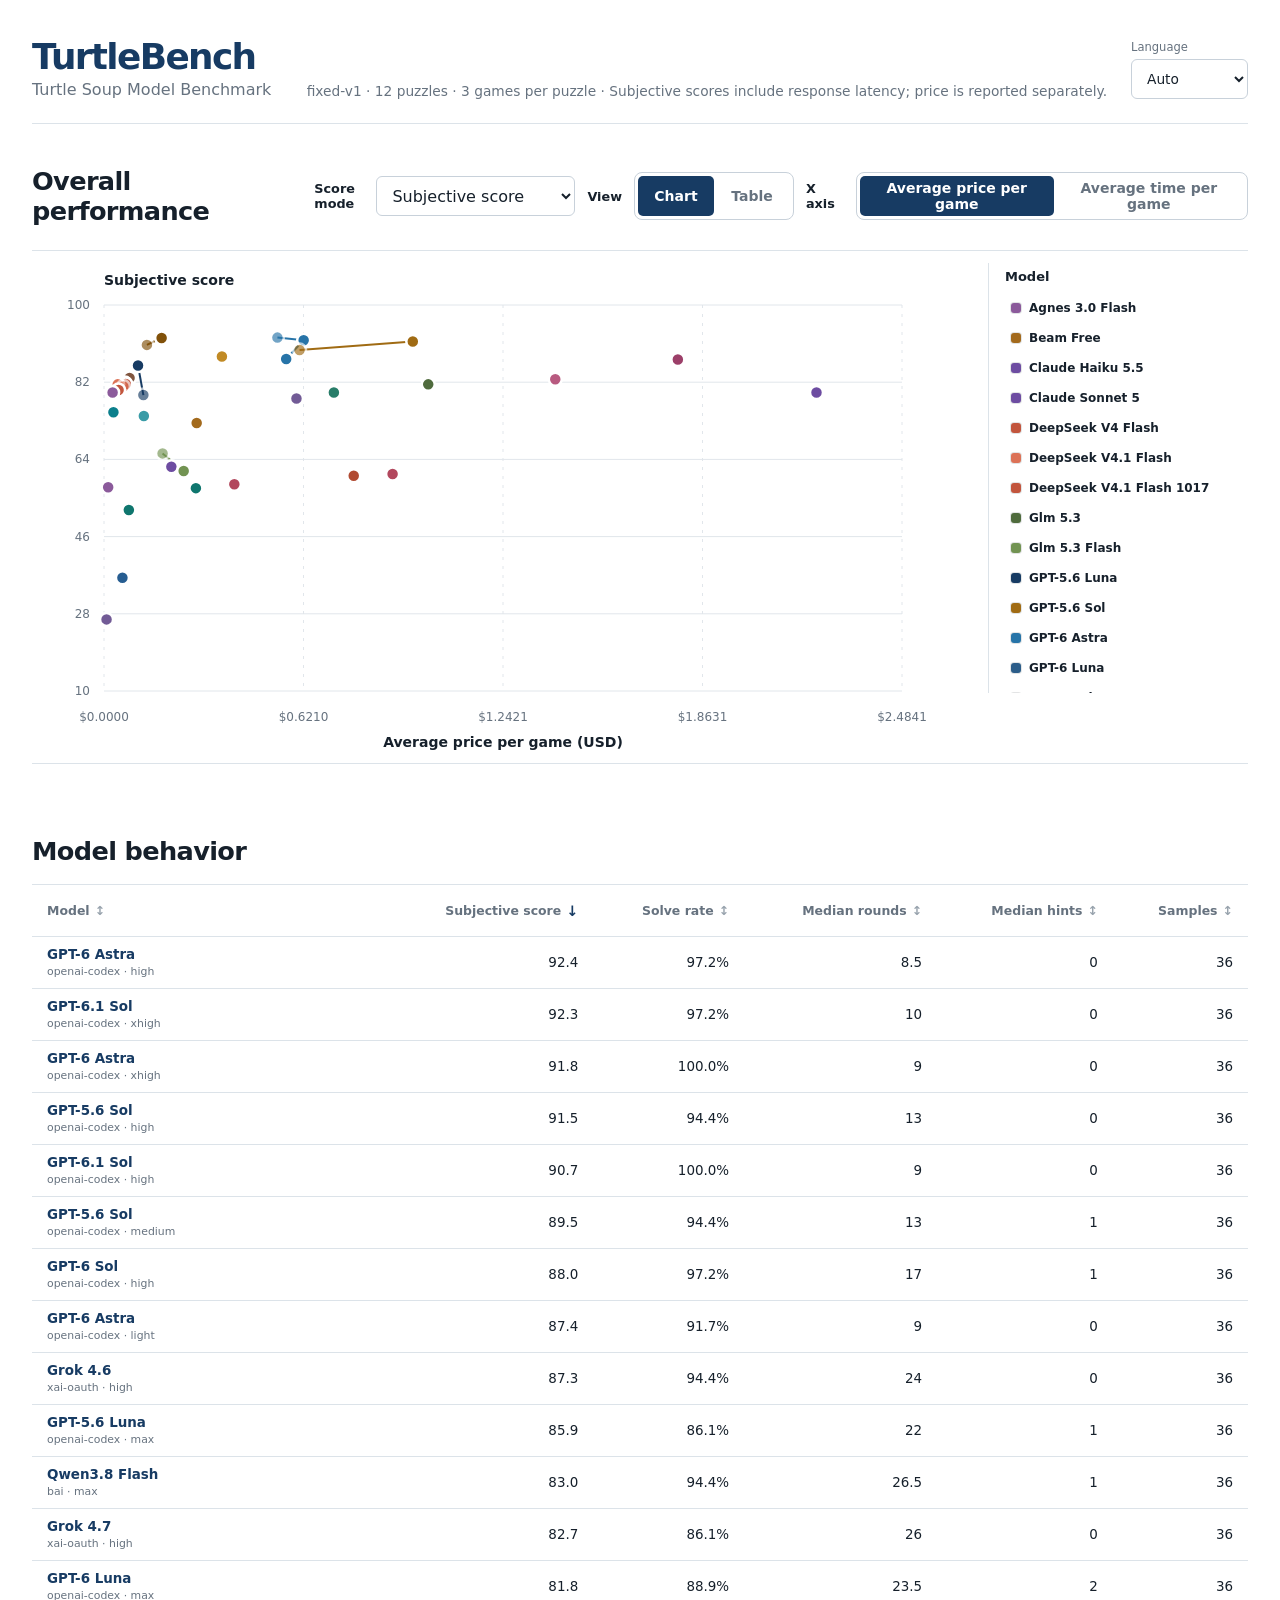
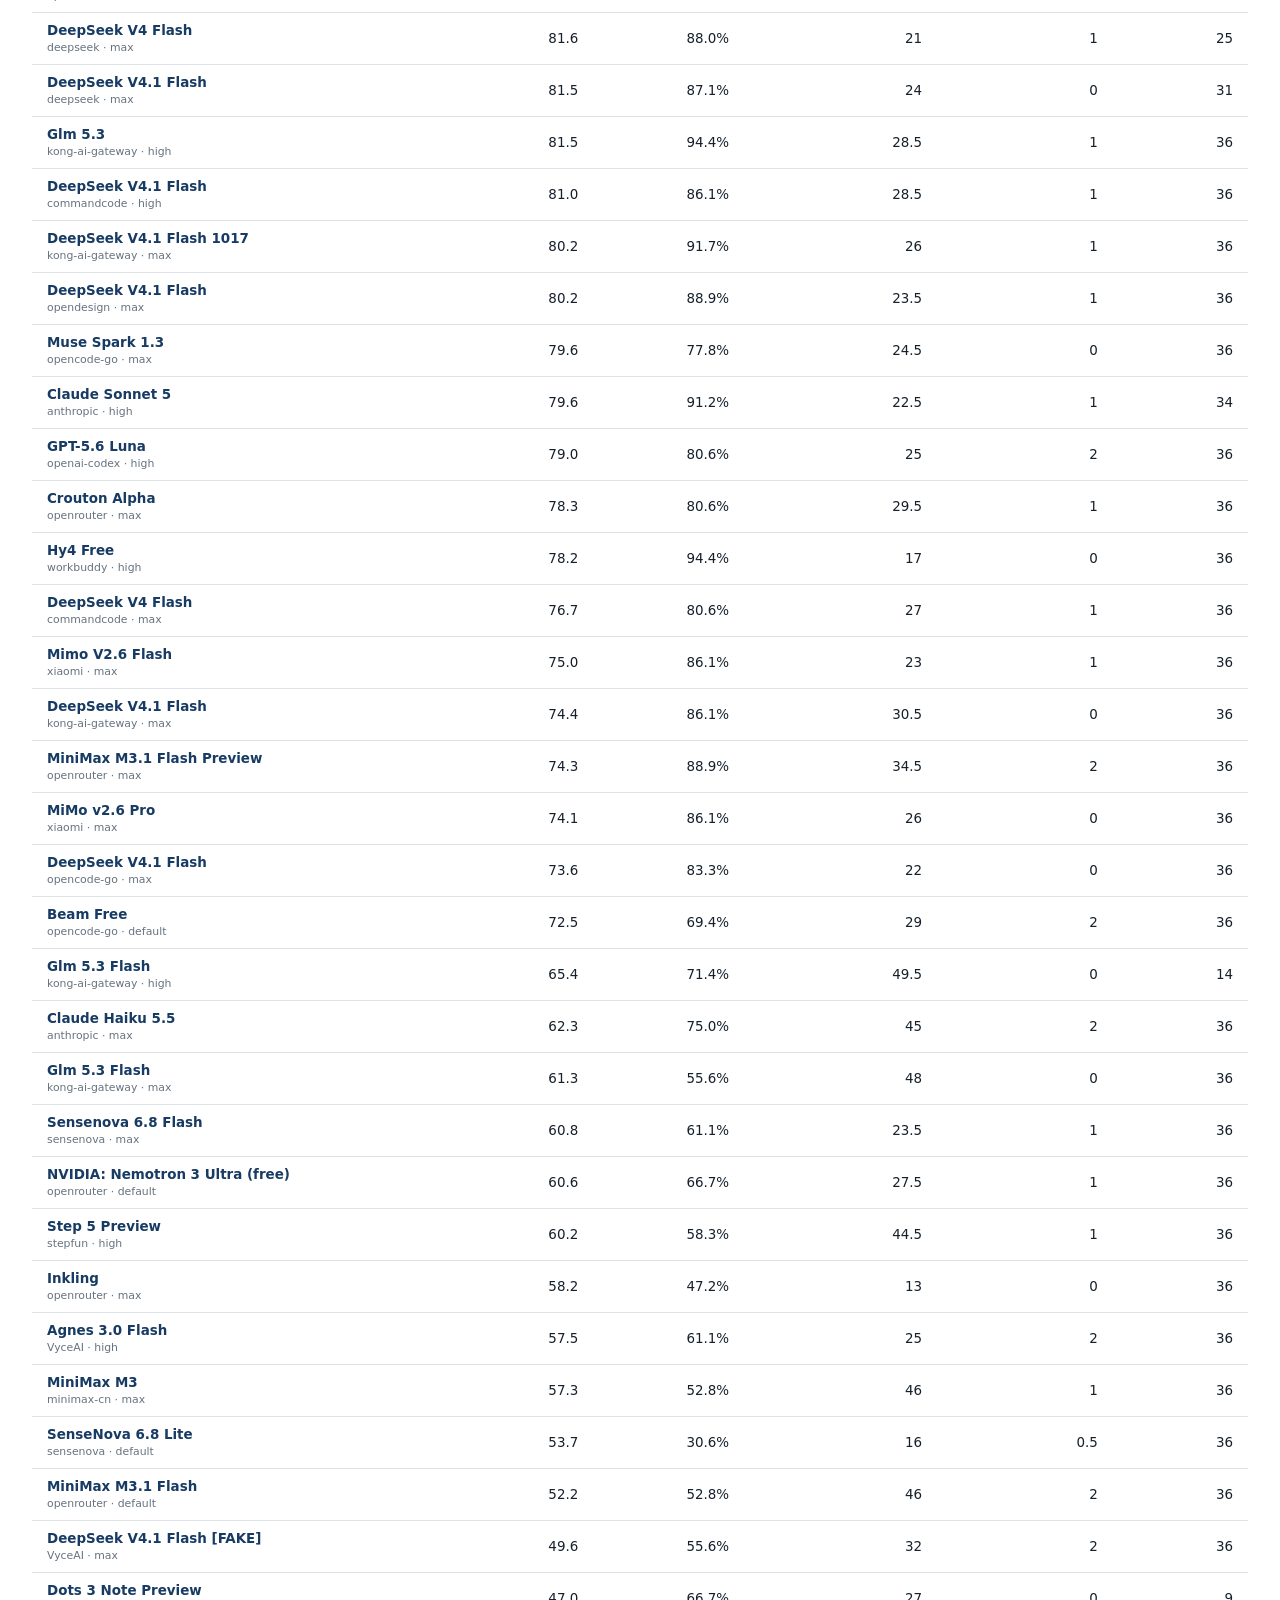
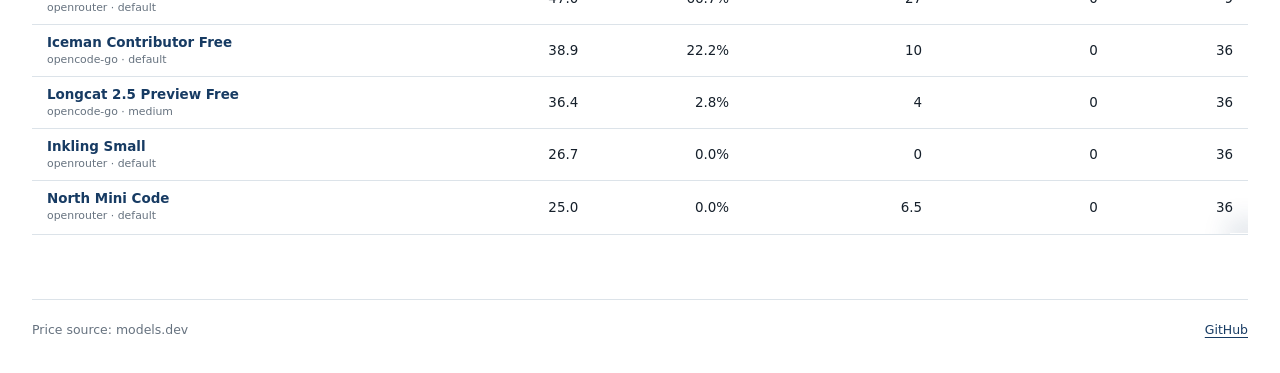
==== index.html @ 4ec20148 "fix(chart): exclude zero-price models from performance plots" ====
<!doctype html>
<html lang="zh-CN">
  <head>
    <meta charset="utf-8">
    <meta name="viewport" content="width=device-width, initial-scale=1">
    <meta name="description" content="TurtleBench 海龟汤模型基准结果">
    <title>TurtleBench · 海龟汤模型基准</title>
    <link rel="stylesheet" href="assets/styles.css?v=2score14">
    <script type="module" src="assets/app.js?v=hide-zero-price-20261107T162728Z"></script>
  </head>
  <body>
    <header class="site-header">
      <div>
        <h1>TurtleBench</h1>
        <p data-i18n="subtitle">海龟汤模型基准</p>
      </div>
      <div class="header-meta">
        <span id="suite-meta" data-i18n="loading">正在读取结果…</span>
        <label id="run-picker" hidden>
          <span data-i18n="resultBatch">结果批次</span>
          <select id="run-select"></select>
        </label>
        <label id="language-picker">
          <span data-i18n="language">语言</span>
          <select id="language-select" data-i18n-aria-label="language">
            <option value="auto" data-i18n="autoLanguage">自动</option>
            <option value="zh" data-i18n="chinese">中文</option>
            <option value="en" data-i18n="english">English</option>
          </select>
        </label>
      </div>
    </header>

    <main>
      <p id="status" class="status" role="status" data-i18n="loading">正在读取结果…</p>

      <section aria-labelledby="performance-title">
        <div class="section-header">
          <h2 id="performance-title" data-i18n="performance">综合表现</h2>
          <div class="section-controls">
            <label class="control-group" id="score-picker">
              <span data-i18n="scoreMode">评分模式</span>
              <select id="score-select" data-i18n-aria-label="scoreMode">
                <option value="formula" data-i18n="formulaScore">公式得分</option>
                <option value="subjective" selected data-i18n="subjectiveScore">主观评价分</option>
              </select>
            </label>
            <div class="control-group">
              <span data-i18n="view">视图</span>
              <div class="segmented" data-i18n-aria-label="viewModes">
                <button type="button" class="selected" data-view data-value="chart" aria-pressed="true" data-i18n="chart">图表</button>
                <button type="button" data-view data-value="table" aria-pressed="false" data-i18n="table">表格</button>
              </div>
            </div>
            <div id="axis-control" class="control-group">
              <span data-i18n="xAxis">X 轴</span>
              <div class="segmented compact" data-i18n-aria-label="xAxis">
                <button type="button" class="selected" data-axis data-value="price" aria-pressed="true" data-i18n="averagePrice">每局平均价格</button>
                <button type="button" data-axis data-value="time" aria-pressed="false" data-i18n="averageTime">每局平均耗时</button>
              </div>
            </div>
          </div>
        </div>

        <div id="chart-view">
          <div id="chart" class="chart-frame"></div>
        </div>

        <div id="table-view" hidden>
          <div class="table-scroll">
            <table id="resource-table">
              <thead><tr></tr></thead>
              <tbody></tbody>
            </table>
          </div>
        </div>
      </section>

      <section class="behavior-section" aria-labelledby="behavior-title">
        <div class="section-header">
          <h2 id="behavior-title" data-i18n="behavior">模型行为</h2>
        </div>
        <div class="table-scroll">
          <table id="behavior-table">
            <thead><tr></tr></thead>
            <tbody></tbody>
          </table>
        </div>
      </section>
    </main>

    <footer>
      <span data-i18n="priceSource">价格来源：models.dev 定价</span>
      <a href="https://github.com/fffonion/TurtleBench">GitHub</a>
    </footer>
  </body>
</html>
---- assets/styles.css ----
:root {
  color-scheme: light;
  --canvas: #ffffff;
  --text: #16202b;
  --muted: #66727f;
  --border: #dce3e9;
  --border-strong: #c8d1da;
  --accent: #173b63;
  --accent-hover: #0f2d4e;
  --focus: #2b78c5;
  --error: #a63b2c;
  --row-hover: #f7f9fb;
  --legend-active: #eef4fb;
  --sticky: #ffffff;
  --radius: 8px;
  --max-width: 1420px;
  font-family: Inter, "Noto Sans CJK SC", "Microsoft YaHei", ui-sans-serif, system-ui, -apple-system, BlinkMacSystemFont, "Segoe UI", sans-serif;
  font-synthesis: none;
}

* {
  box-sizing: border-box;
}

html {
  background: var(--canvas);
  color: var(--text);
}

body {
  margin: 0;
  min-width: 320px;
  background: var(--canvas);
}

button,
select {
  font: inherit;
}

button:focus-visible,
select:focus-visible,
a:focus-visible {
  outline: 3px solid color-mix(in srgb, var(--focus) 35%, transparent);
  outline-offset: 2px;
}

.site-header,
main,
footer {
  width: min(100% - 64px, var(--max-width));
  margin-inline: auto;
}

.site-header {
  display: flex;
  align-items: flex-end;
  justify-content: space-between;
  min-height: 124px;
  padding: 34px 0 24px;
  border-bottom: 1px solid var(--border);
}

h1,
h2,
p {
  margin-top: 0;
}

h1 {
  margin-bottom: 5px;
  color: var(--accent);
  font-size: clamp(1.75rem, 2.8vw, 2.35rem);
  line-height: 1;
  letter-spacing: -0.045em;
}

.site-header p {
  margin-bottom: 0;
  color: var(--muted);
}

.header-meta {
  display: flex;
  align-items: flex-end;
  flex-wrap: wrap;
  gap: 24px;
  color: var(--muted);
  font-size: 0.86rem;
}

#run-picker {
  display: grid;
  gap: 5px;
}

#run-picker[hidden] {
  display: none;
}

#run-picker span {
  font-size: 0.72rem;
}

#language-picker {
  display: grid;
  gap: 5px;
}

#language-picker span {
  font-size: 0.72rem;
}

select {
  min-height: 40px;
  padding: 0 34px 0 11px;
  border: 1px solid var(--border-strong);
  border-radius: 6px;
  background: white;
  color: var(--text);
}

main {
  padding: 42px 0 64px;
}

section + section {
  margin-top: 72px;
}

.section-header {
  display: flex;
  align-items: center;
  justify-content: space-between;
  gap: 24px;
  margin-bottom: 24px;
}

h2 {
  margin-bottom: 0;
  font-size: clamp(1.25rem, 2vw, 1.65rem);
  letter-spacing: -0.025em;
}

.section-controls,
.control-group {
  display: flex;
  align-items: center;
  gap: 12px;
}

.control-group > span {
  color: var(--text);
  font-size: 0.8rem;
  font-weight: 700;
}

.segmented {
  display: inline-flex;
  padding: 3px;
  border: 1px solid var(--border-strong);
  border-radius: var(--radius);
  background: white;
}

.segmented button {
  min-width: 76px;
  min-height: 40px;
  padding: 0 16px;
  border: 0;
  border-radius: 5px;
  background: transparent;
  color: var(--muted);
  font-size: 0.875rem;
  font-weight: 650;
  cursor: pointer;
}

.segmented.compact button {
  min-width: 82px;
}

.segmented button:hover {
  color: var(--accent);
}

.segmented button.selected {
  background: var(--accent);
  color: white;
}

.status,
.empty-state {
  min-height: 140px;
  display: grid;
  place-items: center;
  color: var(--muted);
  text-align: center;
}

.status[hidden] {
  display: none;
}

.status.error {
  color: var(--error);
}

.chart-frame {
  position: relative;
  min-height: 460px;
  border-top: 1px solid var(--border);
  border-bottom: 1px solid var(--border);
  padding: 12px 0 0;
}

.chart-layout {
  display: grid;
  grid-template-columns: minmax(0, 900px) minmax(220px, 260px);
  gap: 16px;
  align-items: start;
  justify-content: space-between;
}

.chart-plot {
  min-width: 0;
}

.score-chart {
  display: block;
  width: 100%;
  height: auto;
  overflow: visible;
}

.grid-line {
  stroke: #e1e6eb;
  stroke-width: 1;
}

.grid-line.vertical {
  stroke-dasharray: 3 6;
}

.axis-tick,
.axis-title {
  font-family: inherit;
}

.axis-tick {
  fill: var(--muted);
  font-size: 12px;
}

.axis-title {
  fill: var(--text);
  font-size: 14px;
  font-weight: 700;
}

.series-line {
  fill: none;
  stroke-width: 2;
  opacity: 1;
  transition: stroke-width 140ms ease;
}

.series-line.is-active {
  stroke-width: 3.5;
}

.chart-point {
  cursor: pointer;
  stroke: white;
  stroke-width: 2.5;
  transition: stroke-width 140ms ease, filter 140ms ease;
}

.chart-point.is-active {
  stroke-width: 3.5;
  filter: drop-shadow(0 1px 2px rgba(23, 59, 99, 0.26));
}

.chart-legend {
  height: 430px;
  max-height: 430px;
  min-width: 0;
  overflow-y: auto;
  padding: 4px 8px 4px 14px;
  border-left: 1px solid var(--border);
  scrollbar-gutter: stable;
}

.chart-legend-title {
  position: sticky;
  top: 0;
  z-index: 1;
  margin: 0;
  padding: 2px 6px 9px 2px;
  background: var(--canvas);
  color: var(--text);
  font-size: 13px;
  font-weight: 700;
}

.chart-legend-item {
  display: flex;
  align-items: center;
  gap: 8px;
  width: 100%;
  min-height: 30px;
  margin: 0;
  padding: 6px 8px;
  border: 0;
  border-radius: 6px;
  background: transparent;
  color: var(--text);
  text-align: left;
  cursor: pointer;
}

.chart-legend-item:hover,
.chart-legend-item:focus-visible,
.chart-legend-item.is-active {
  background: var(--legend-active);
}

.chart-legend-swatch {
  flex: 0 0 10px;
  width: 10px;
  height: 10px;
  border-radius: 3px;
  box-shadow: 0 0 0 1px rgba(22, 32, 43, 0.12);
}

.chart-legend-label {
  min-width: 0;
  overflow: hidden;
  color: var(--text);
  text-overflow: ellipsis;
  white-space: nowrap;
  font-size: 0.75rem;
  font-weight: 550;
}

.chart-tooltip {
  position: absolute;
  top: 0;
  left: 0;
  right: auto;
  z-index: 5;
  display: grid;
  gap: 4px;
  min-width: 190px;
  max-width: min(280px, calc(100% - 36px));
  padding: 11px 13px;
  border: 1px solid var(--border);
  border-radius: 8px;
  background: rgba(255, 255, 255, 0.97);
  box-shadow: 0 8px 24px rgba(23, 59, 99, 0.14);
  color: var(--text);
  font-size: 0.76rem;
  line-height: 1.35;
  pointer-events: none;
}

.chart-tooltip strong {
  margin-bottom: 2px;
  color: var(--accent);
  font-size: 0.82rem;
}

.table-scroll {
  position: relative;
  max-width: 100%;
  overflow-x: auto;
  overscroll-behavior-inline: contain;
  scroll-padding-inline-start: 190px;
  border-top: 1px solid var(--border);
  border-bottom: 1px solid var(--border);
}

.table-scroll::after {
  content: "";
  position: sticky;
  right: 0;
  display: block;
  width: 18px;
  height: 1px;
  margin-left: auto;
  box-shadow: 10px 0 24px 14px rgba(23, 59, 99, 0.12);
  pointer-events: none;
}

table {
  width: 100%;
  min-width: 1050px;
  border-collapse: separate;
  border-spacing: 0;
  font-variant-numeric: tabular-nums;
}

#behavior-table {
  min-width: 780px;
}

th,
td {
  height: 52px;
  padding: 0 15px;
  border-bottom: 1px solid var(--border);
  white-space: nowrap;
  text-align: right;
  font-size: 0.84rem;
}

th {
  position: sticky;
  top: 0;
  z-index: 2;
  padding: 0;
  background: var(--sticky);
  color: var(--muted);
  font-weight: 650;
}

th:first-child,
td:first-child {
  text-align: left;
}

tr:last-child td {
  border-bottom: 0;
}

tbody tr:hover td {
  background: var(--row-hover);
}

.sort-button {
  display: flex;
  align-items: center;
  justify-content: flex-end;
  gap: 5px;
  width: 100%;
  min-height: 48px;
  padding: 0 15px;
  border: 0;
  background: transparent;
  color: inherit;
  font-size: 0.78rem;
  font-weight: 700;
  cursor: pointer;
}

th:first-child .sort-button {
  justify-content: flex-start;
}

.sort-button:hover {
  color: var(--accent);
}

.sort-mark {
  color: var(--accent);
  font-size: 0.9rem;
}

.sort-mark.inactive {
  color: #98a3ad;
  font-size: 0.78rem;
}

.sticky-cell,
th:first-child {
  position: sticky;
  left: 0;
  z-index: 3;
  background: var(--sticky);
}

th:first-child {
  z-index: 4;
}

.model-cell {
  min-width: 160px;
  color: var(--accent);
  font-weight: 650;
}

.model-primary,
.provider-subtitle {
  display: block;
  white-space: nowrap;
}

.provider-subtitle {
  margin-top: 3px;
  color: var(--muted);
  font-size: 0.68rem;
  font-weight: 500;
  line-height: 1.2;
}

.effort-cell {
  color: var(--muted);
  font-family: ui-monospace, SFMono-Regular, Menlo, Consolas, monospace;
  font-size: 0.8rem;
}

.price-detail {
  display: block;
  margin-top: 3px;
  color: var(--muted);
  font-size: 0.66rem;
  font-weight: 450;
}

.behavior-section .section-header {
  align-items: flex-end;
  margin-bottom: 18px;
}

footer {
  display: flex;
  justify-content: space-between;
  padding: 22px 0 36px;
  border-top: 1px solid var(--border);
  color: var(--muted);
  font-size: 0.78rem;
}

footer a {
  color: var(--accent);
  text-underline-offset: 3px;
}

[hidden] {
  display: none !important;
}

@media (max-width: 760px) {
  .site-header,
  main,
  footer {
    width: min(100% - 32px, var(--max-width));
  }

  .site-header {
    align-items: flex-start;
    flex-direction: column;
    gap: 12px;
    min-height: 0;
    padding: 24px 0 18px;
  }

  .header-meta {
    align-items: flex-start;
    max-width: 100%;
    text-align: left;
  }

  main {
    padding: 30px 0 48px;
  }

  section + section {
    margin-top: 54px;
  }

  .section-header,
  .section-controls {
    align-items: stretch;
    flex-direction: column;
  }

  .section-header {
    gap: 18px;
  }

  .section-controls,
  .control-group {
    width: 100%;
  }

  .control-group {
    justify-content: space-between;
  }

  .segmented {
    display: flex;
    width: 100%;
  }

  .segmented button {
    flex: 1;
    min-height: 44px;
  }

  .control-group .segmented {
    width: auto;
    flex: 1;
  }

  .chart-frame {
    min-height: 360px;
    margin-inline: -8px;
    overflow-x: auto;
  }

  .chart-layout {
    grid-template-columns: 700px 240px;
    min-width: 956px;
  }

  .score-chart {
    width: 700px;
  }

  .chart-legend {
    height: 360px;
    max-height: 360px;
  }

  .table-scroll {
    margin-inline: -16px;
    padding-left: 16px;
  }

  th,
  td {
    height: 48px;
    padding-inline: 12px;
    font-size: 0.8rem;
  }

  .sort-button {
    min-height: 48px;
    padding-inline: 12px;
  }

  .sticky-cell,
  th:first-child {
    box-shadow: 8px 0 12px -12px var(--accent), 1px 0 0 var(--border);
  }

  .model-cell,
  th:first-child {
    width: 1%;
    min-width: 0;
    max-width: none;
  }

  .model-cell {
    line-height: 1.25;
  }

  footer {
    padding-bottom: 28px;
  }
}

@media (prefers-reduced-motion: no-preference) {
  button {
    transition: background-color 120ms ease, color 120ms ease;
  }
}
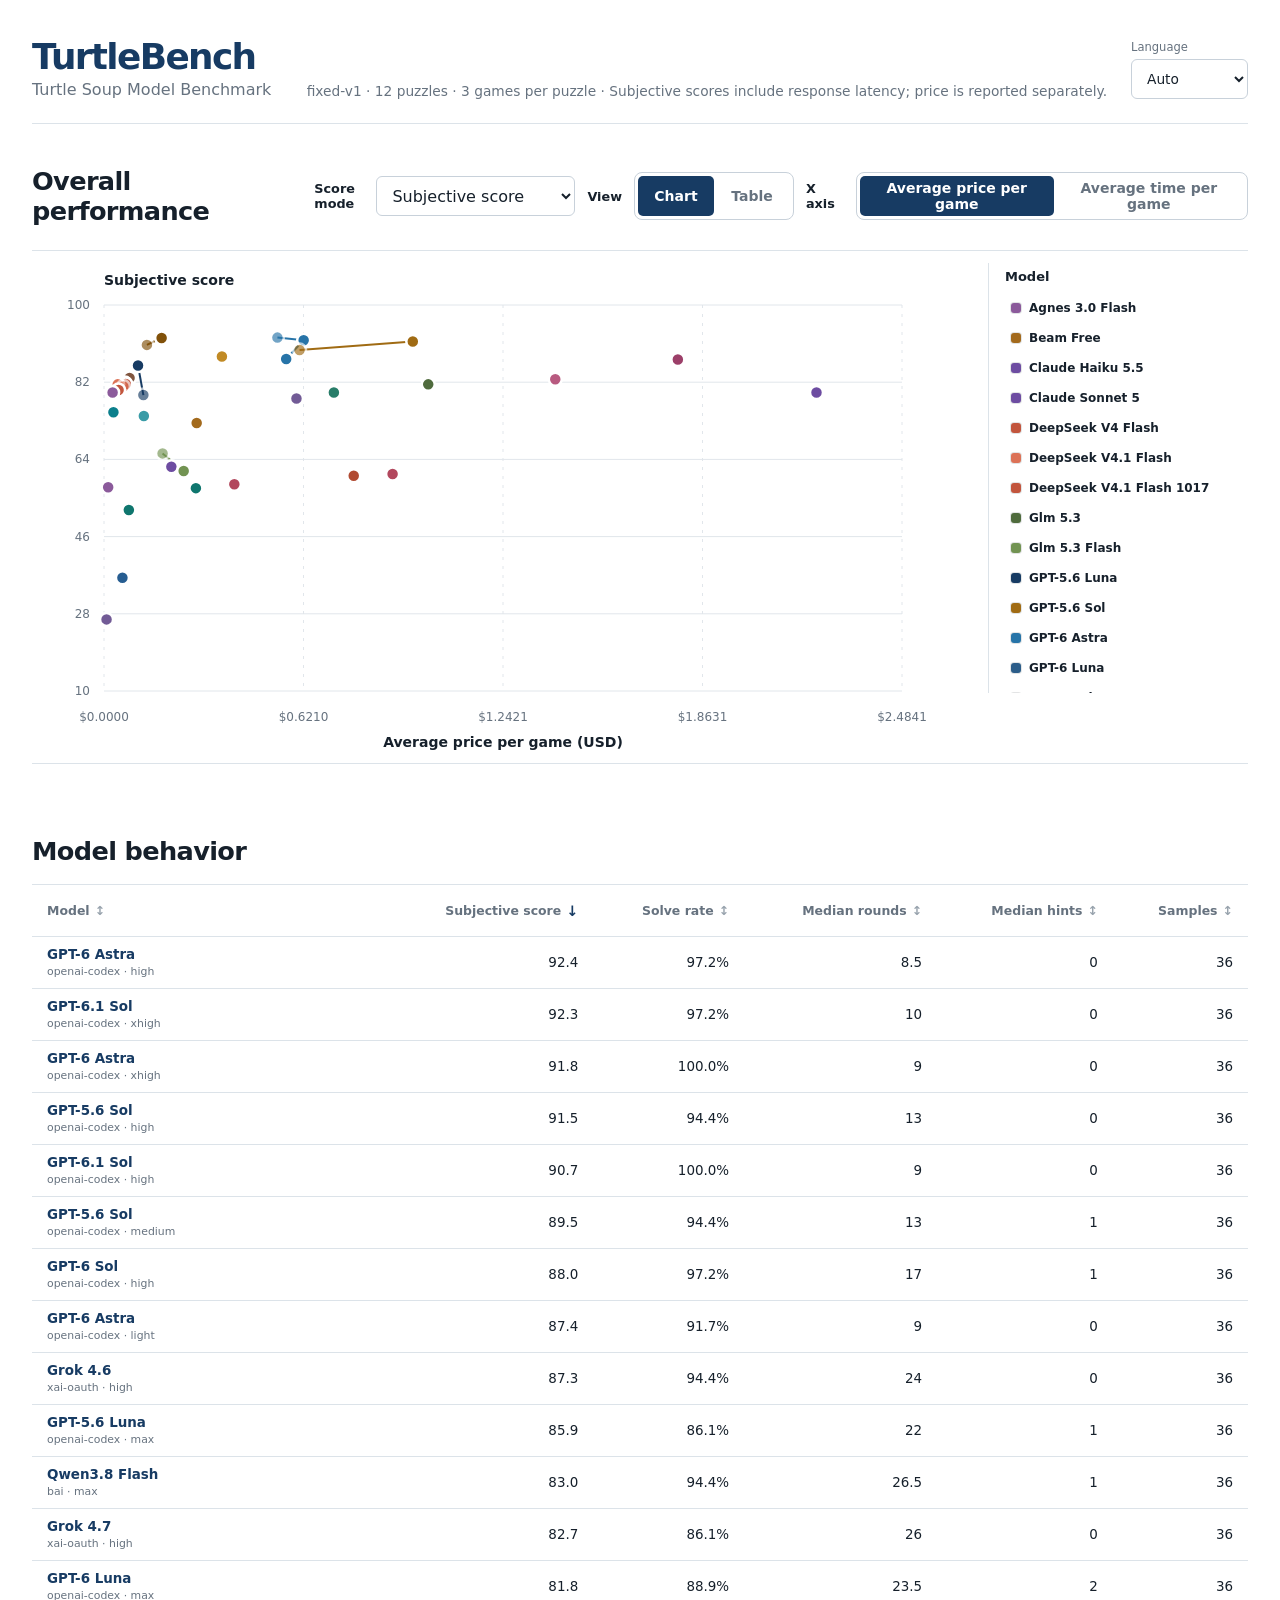
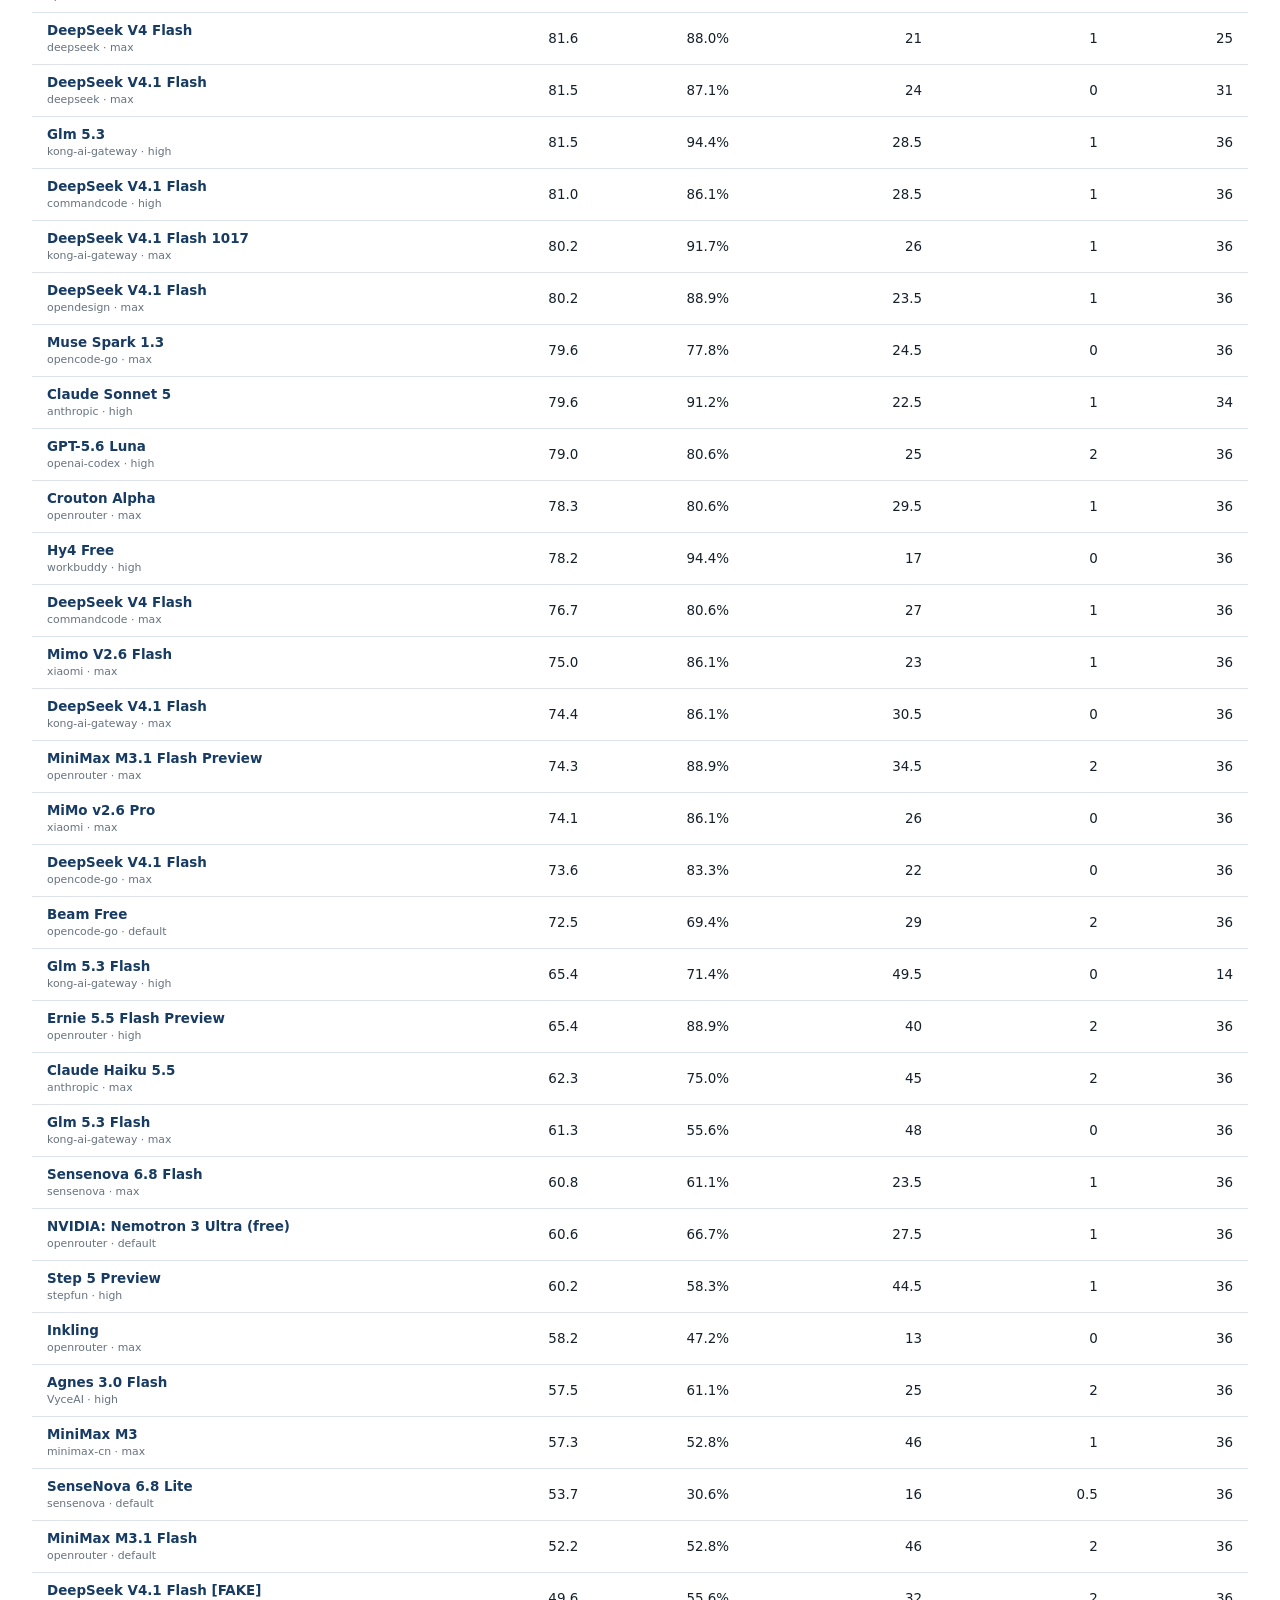
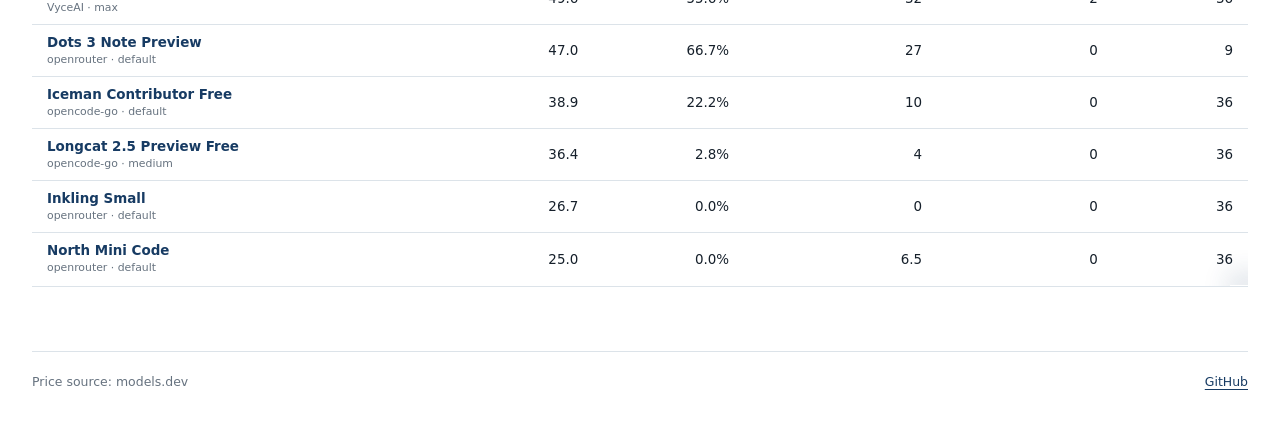
==== commit 5300b508: "Publish ERNIE 5.5 Flash Preview benchmark results" ====
--- a/index.html
+++ b/index.html
@@ -6,7 +6,7 @@
     <meta name="description" content="TurtleBench 海龟汤模型基准结果">
     <title>TurtleBench · 海龟汤模型基准</title>
     <link rel="stylesheet" href="assets/styles.css?v=2score14">
-    <script type="module" src="assets/app.js?v=hide-zero-price-20261107T162728Z"></script>
+    <script type="module" src="assets/app.js?v=ernie-20261113T081424Z"></script>
   </head>
   <body>
     <header class="site-header">
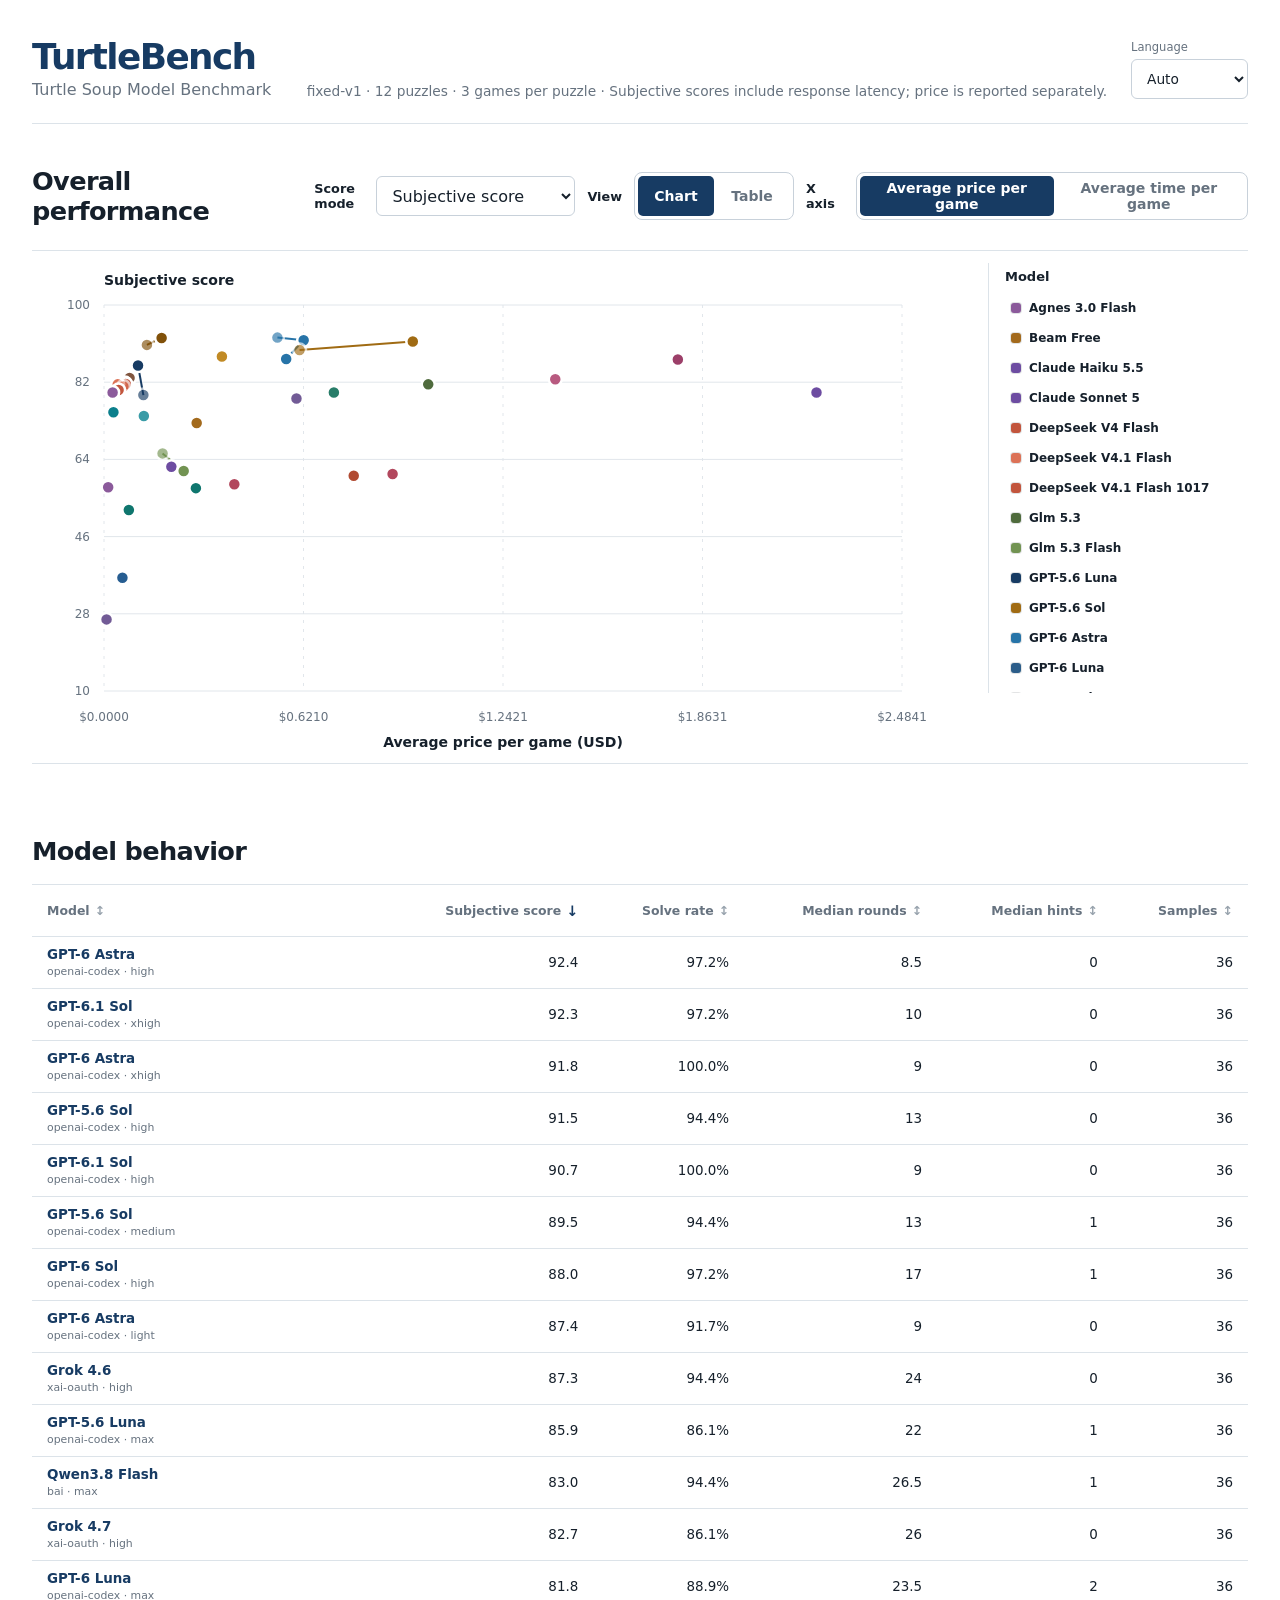
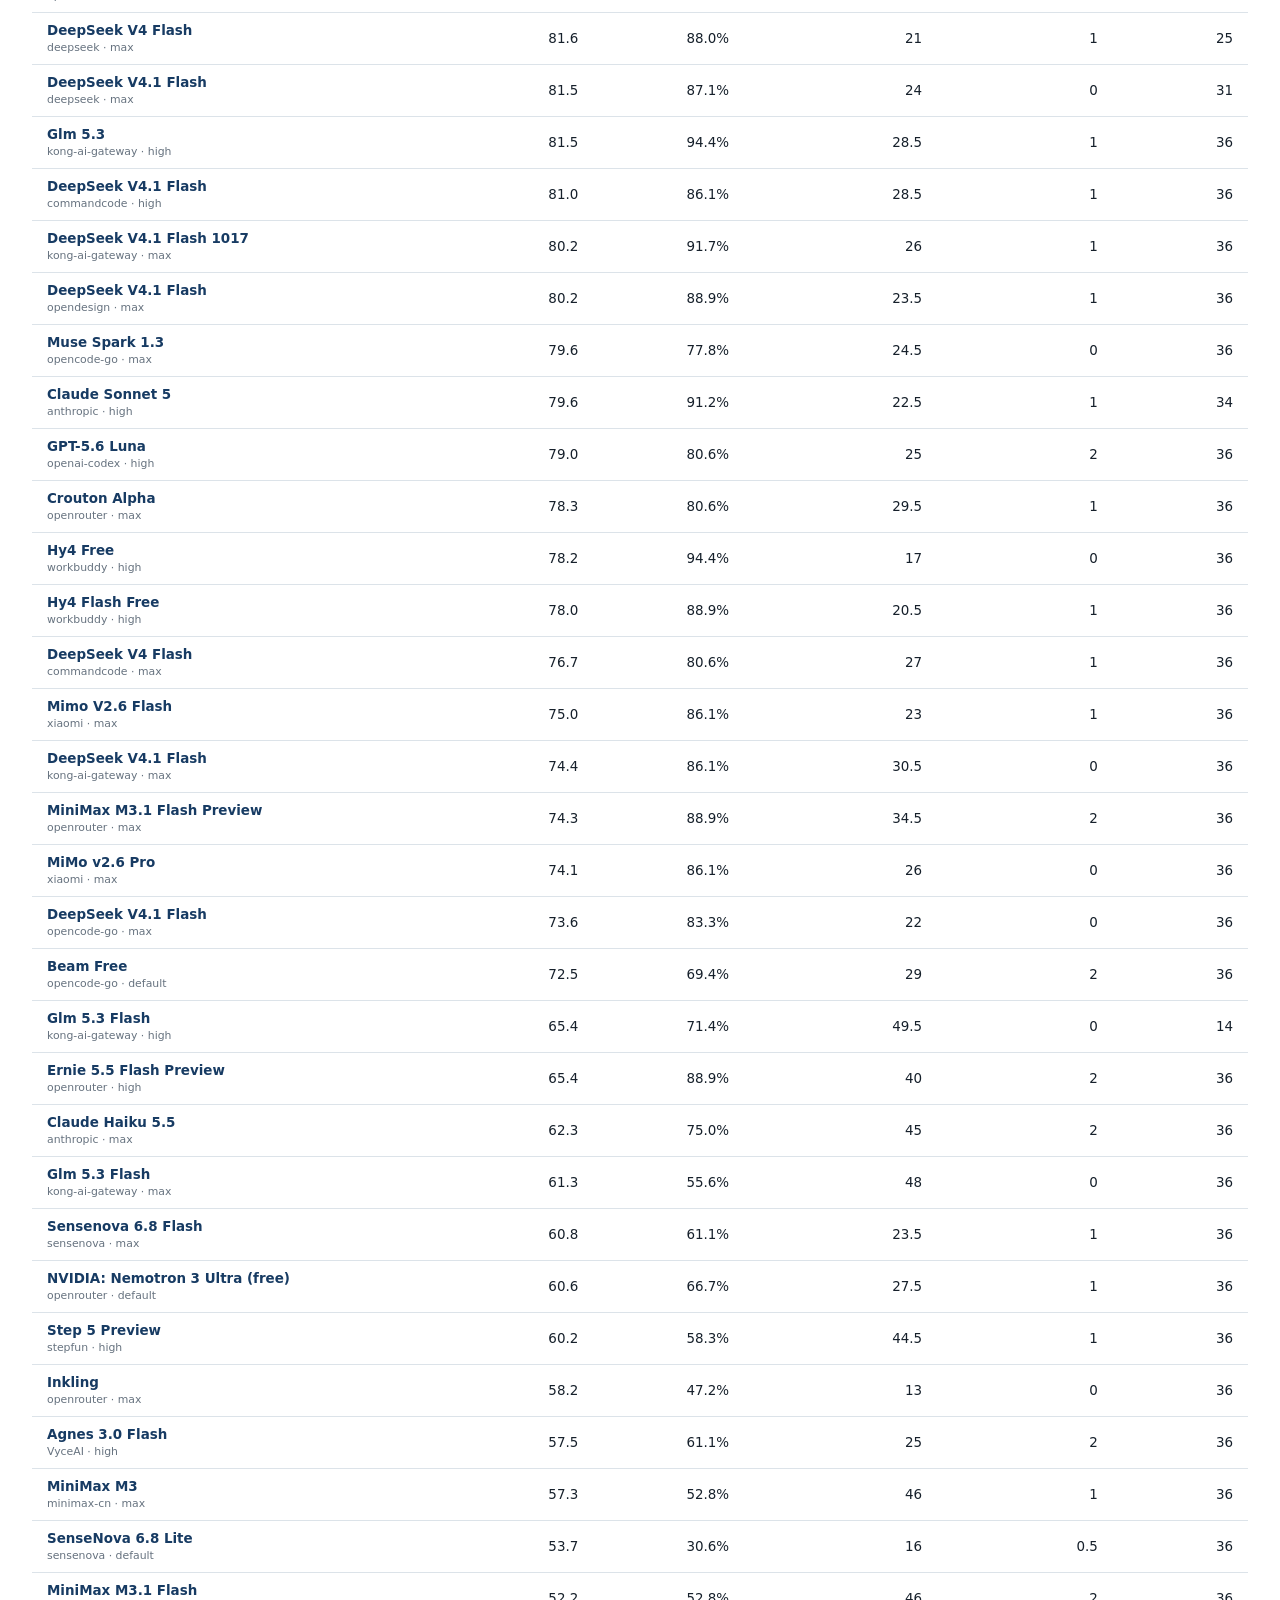
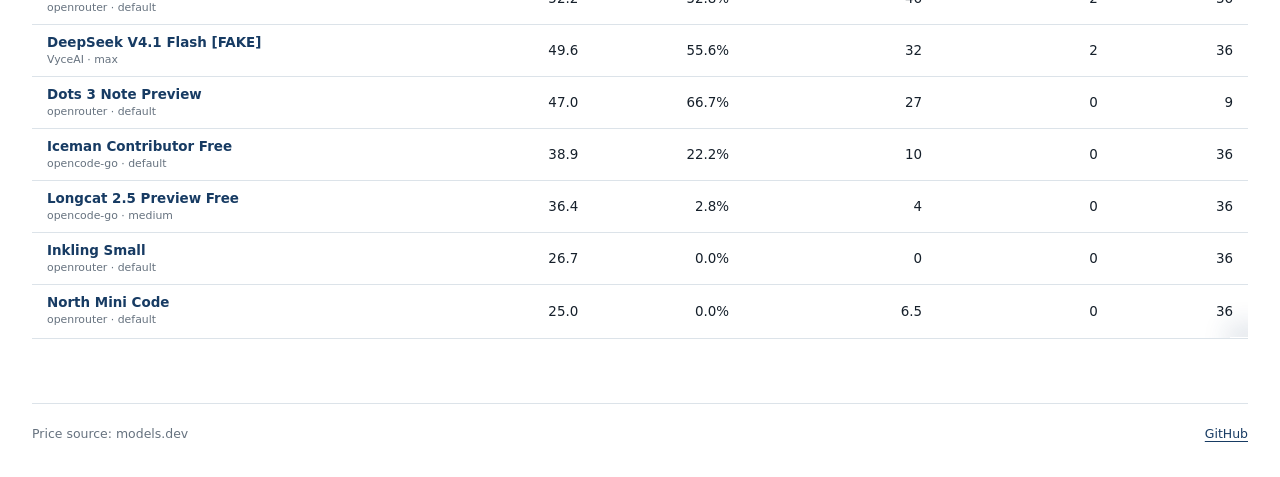
==== commit 51d6e4dd: "chore(pages): publish WorkBuddy Hy4 Flash Free high result" ====
--- a/index.html
+++ b/index.html
@@ -6,7 +6,7 @@
     <meta name="description" content="TurtleBench 海龟汤模型基准结果">
     <title>TurtleBench · 海龟汤模型基准</title>
     <link rel="stylesheet" href="assets/styles.css?v=2score14">
-    <script type="module" src="assets/app.js?v=ernie-20261113T081424Z"></script>
+    <script type="module" src="assets/app.js?v=hy4flash-20261119T154749Z"></script>
   </head>
   <body>
     <header class="site-header">
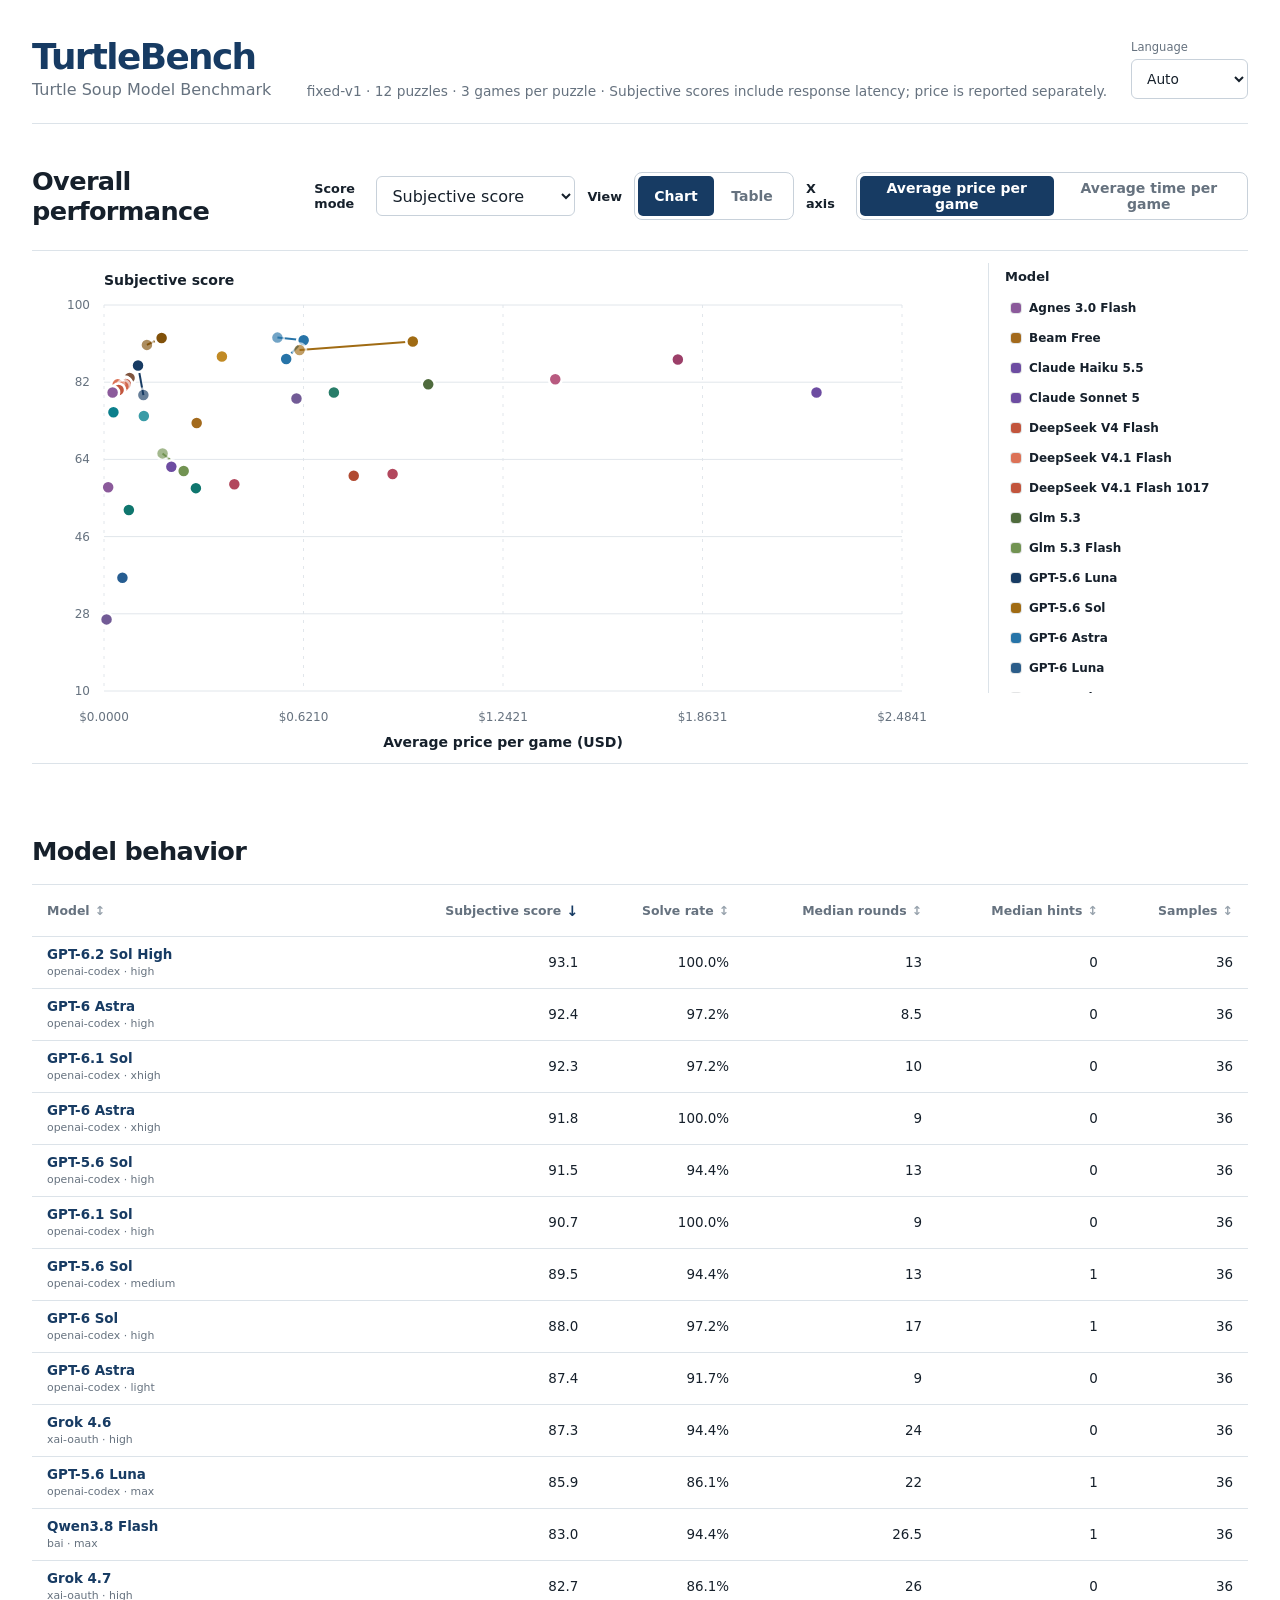
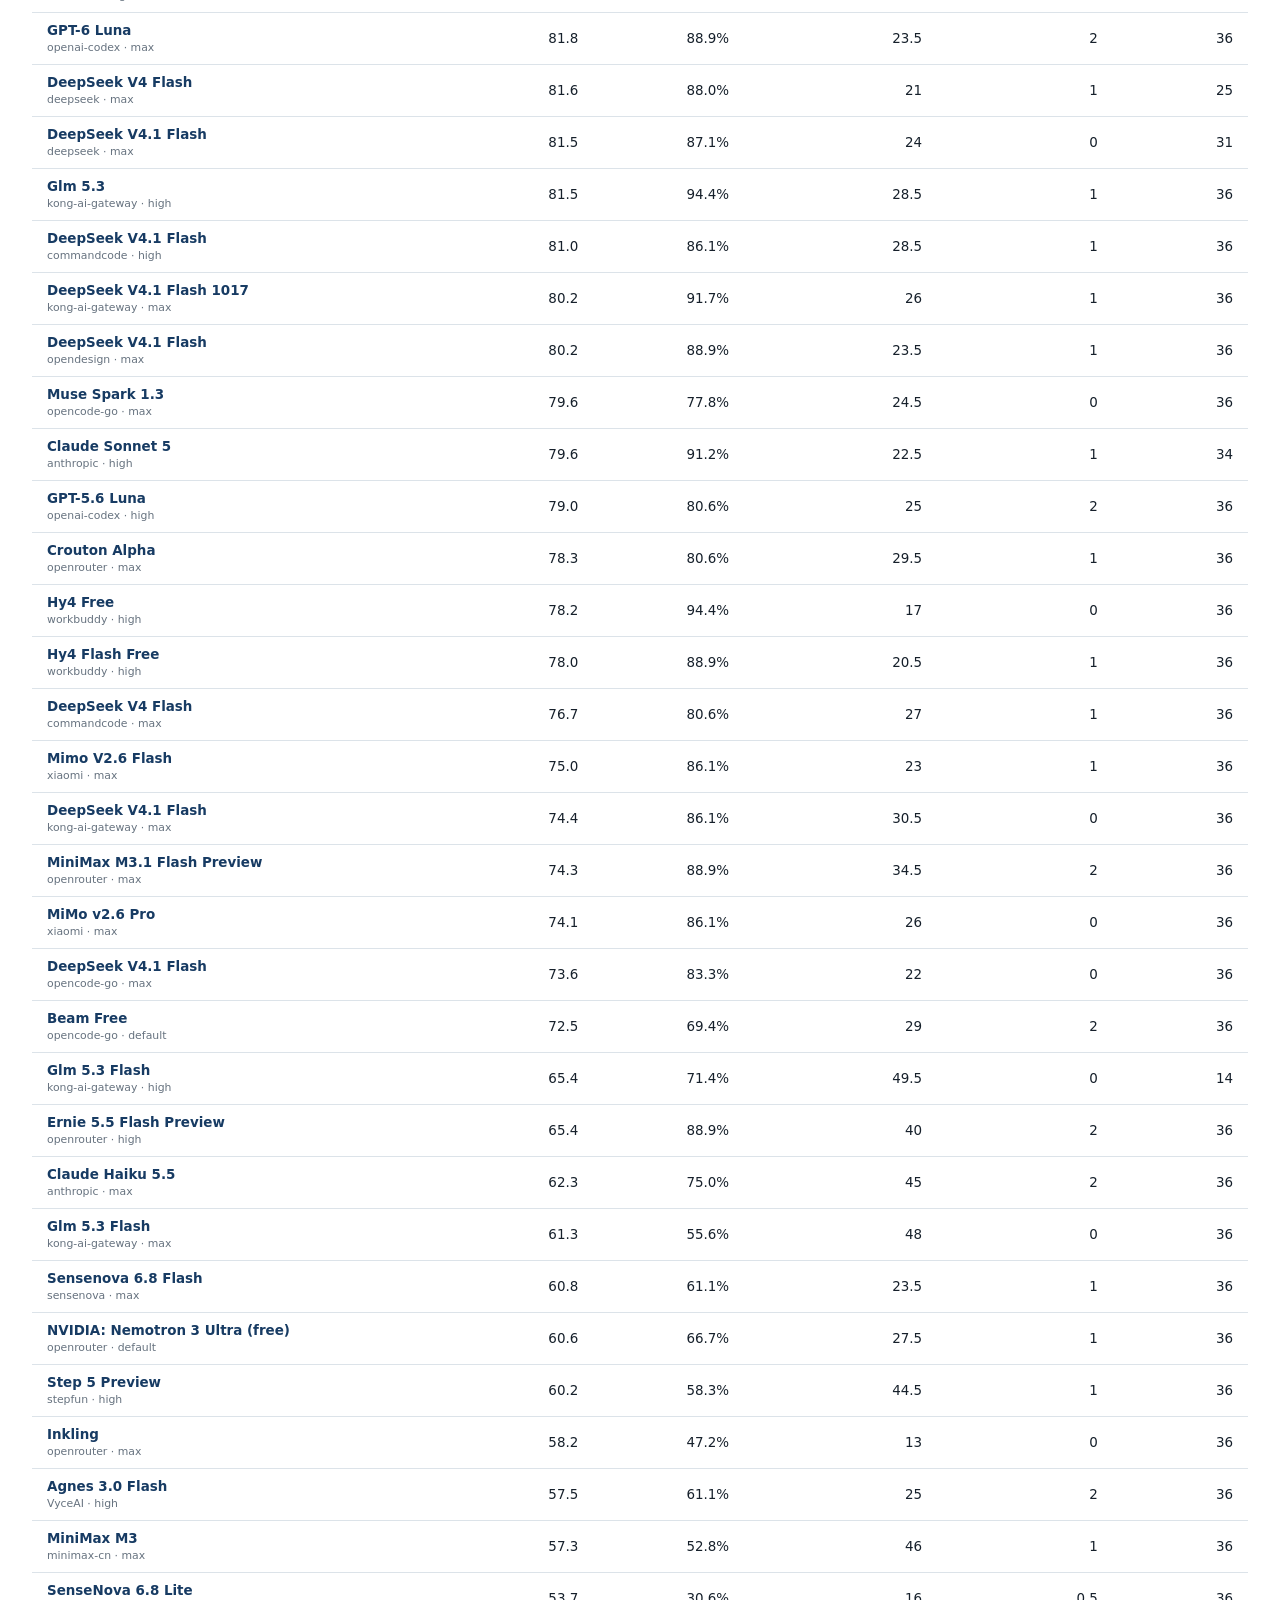
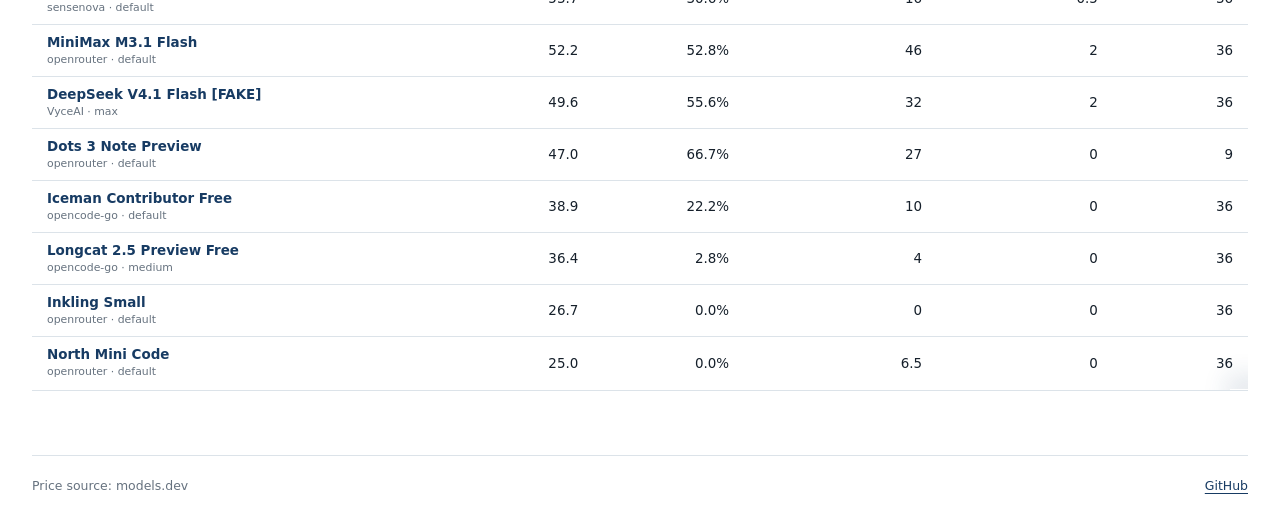
==== commit 4e2320a1: "chore(pages): publish OpenAI Codex GPT-6.2 Sol high result" ====
--- a/index.html
+++ b/index.html
@@ -6,7 +6,7 @@
     <meta name="description" content="TurtleBench 海龟汤模型基准结果">
     <title>TurtleBench · 海龟汤模型基准</title>
     <link rel="stylesheet" href="assets/styles.css?v=2score14">
-    <script type="module" src="assets/app.js?v=hy4flash-20261119T154749Z"></script>
+    <script type="module" src="assets/app.js?v=sol-20261121T192519Z"></script>
   </head>
   <body>
     <header class="site-header">
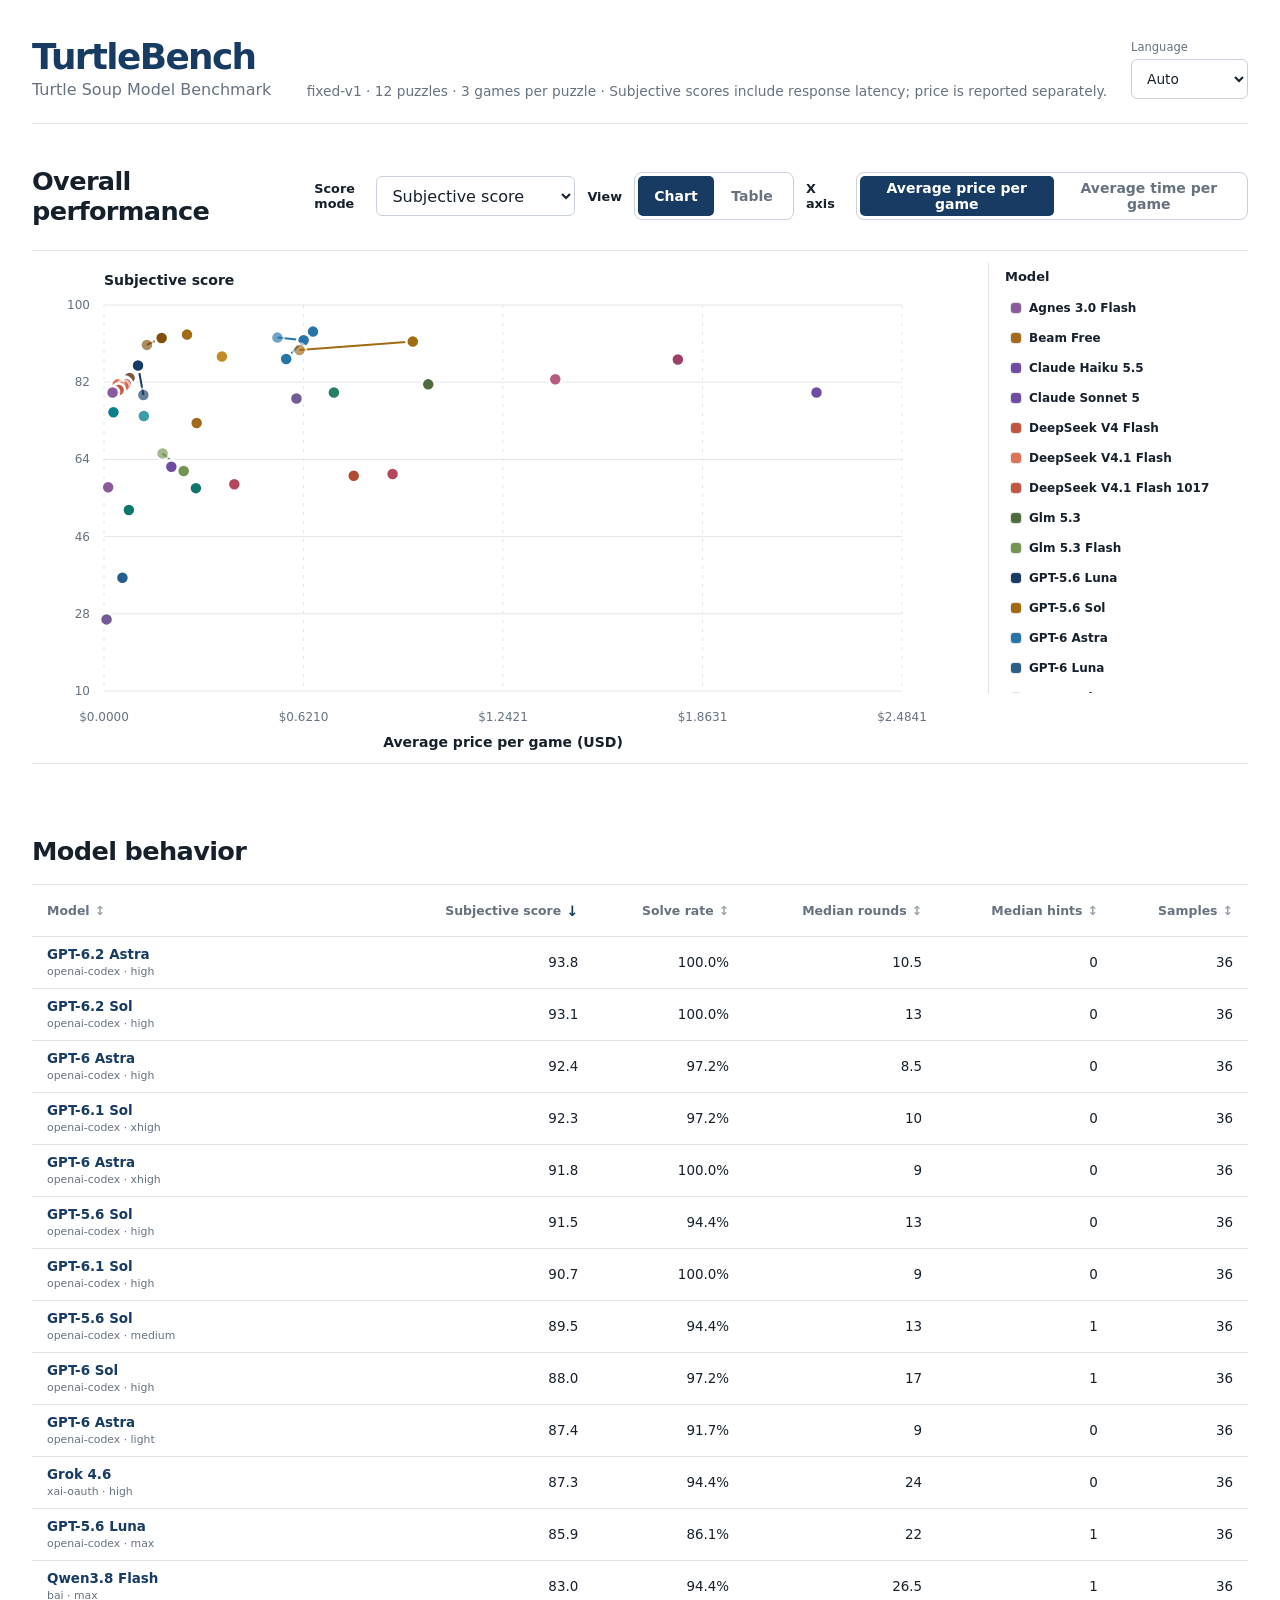
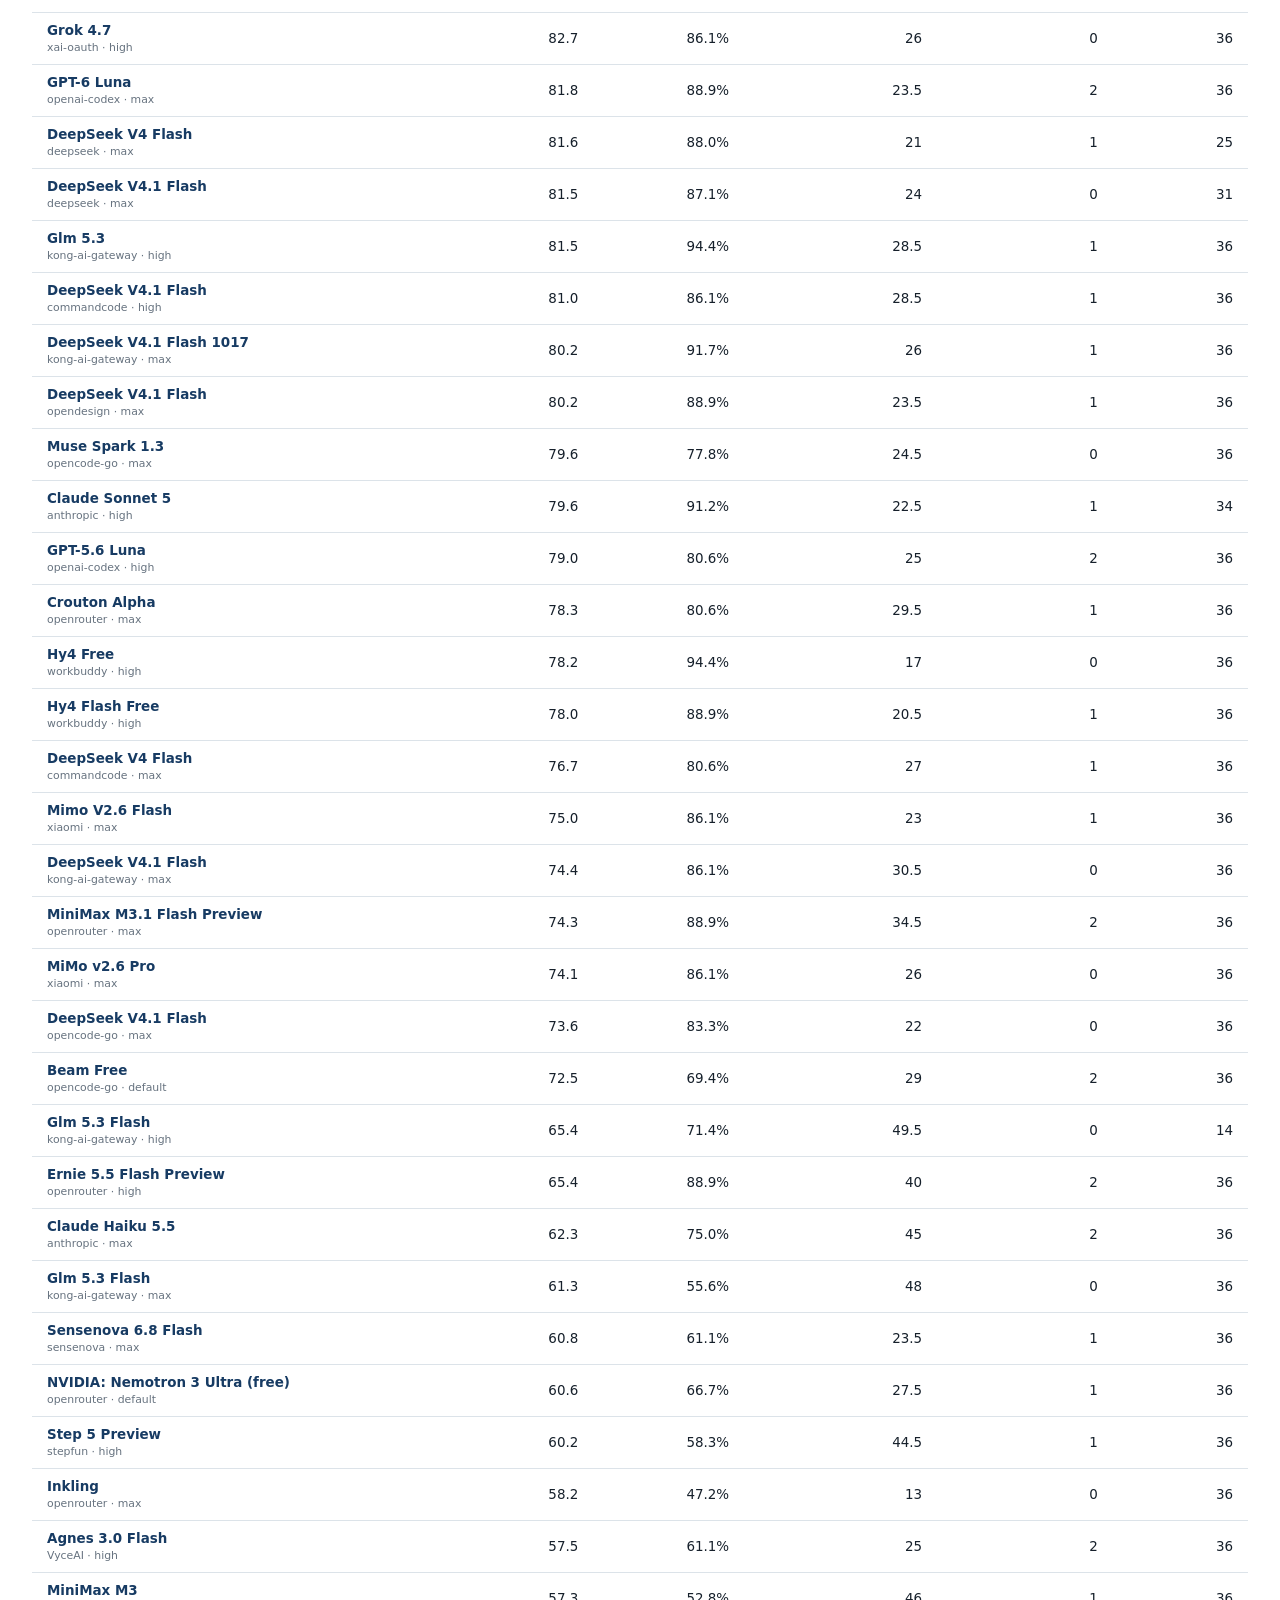
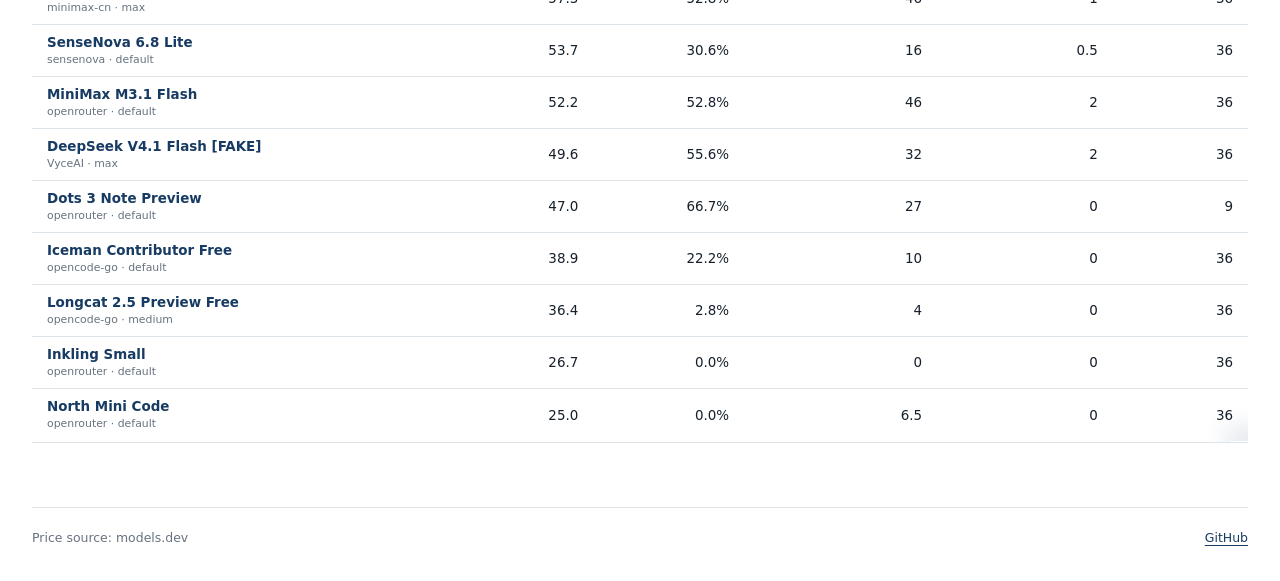
==== commit 34f29533: "chore(pages): publish OpenAI Codex GPT-6.2 Astra high result" ====
--- a/index.html
+++ b/index.html
@@ -6,7 +6,7 @@
     <meta name="description" content="TurtleBench 海龟汤模型基准结果">
     <title>TurtleBench · 海龟汤模型基准</title>
     <link rel="stylesheet" href="assets/styles.css?v=2score14">
-    <script type="module" src="assets/app.js?v=sol-20261121T192519Z"></script>
+    <script type="module" src="assets/app.js?v=astra-20261121T210432Z"></script>
   </head>
   <body>
     <header class="site-header">
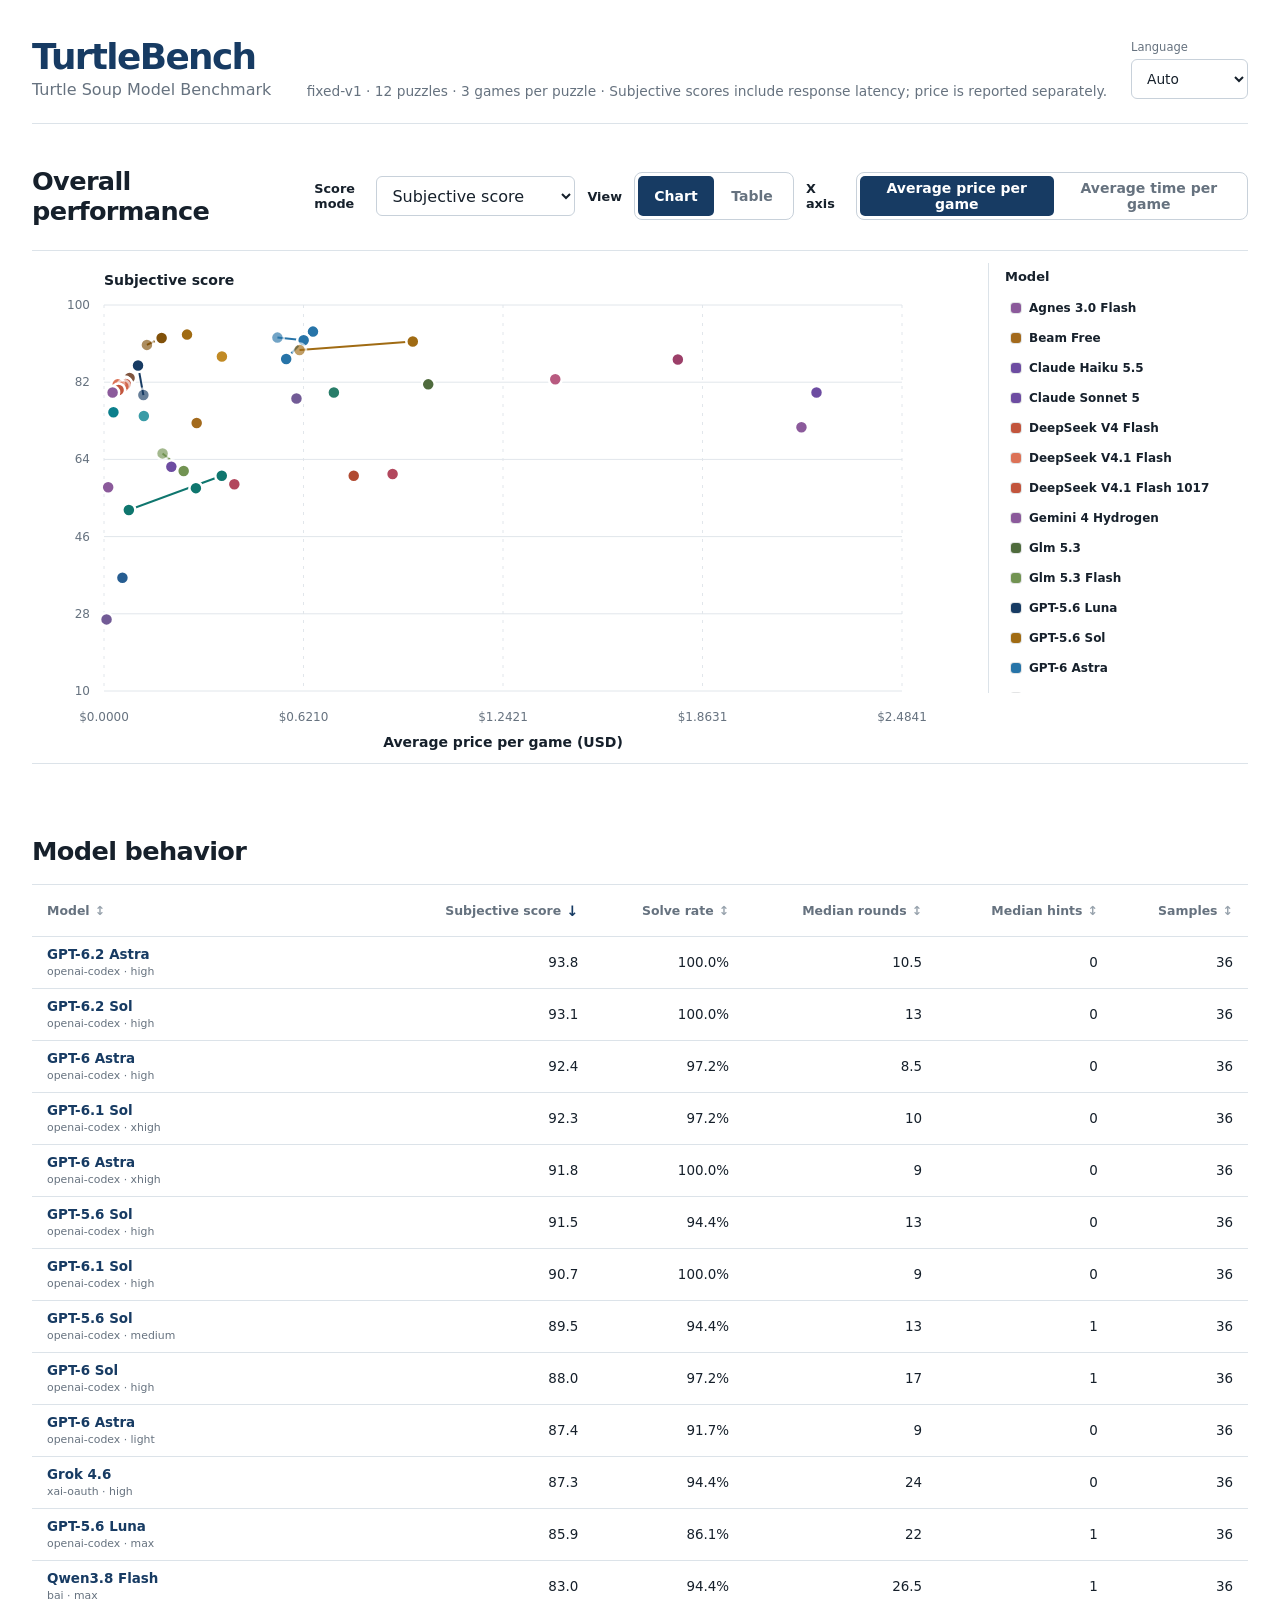
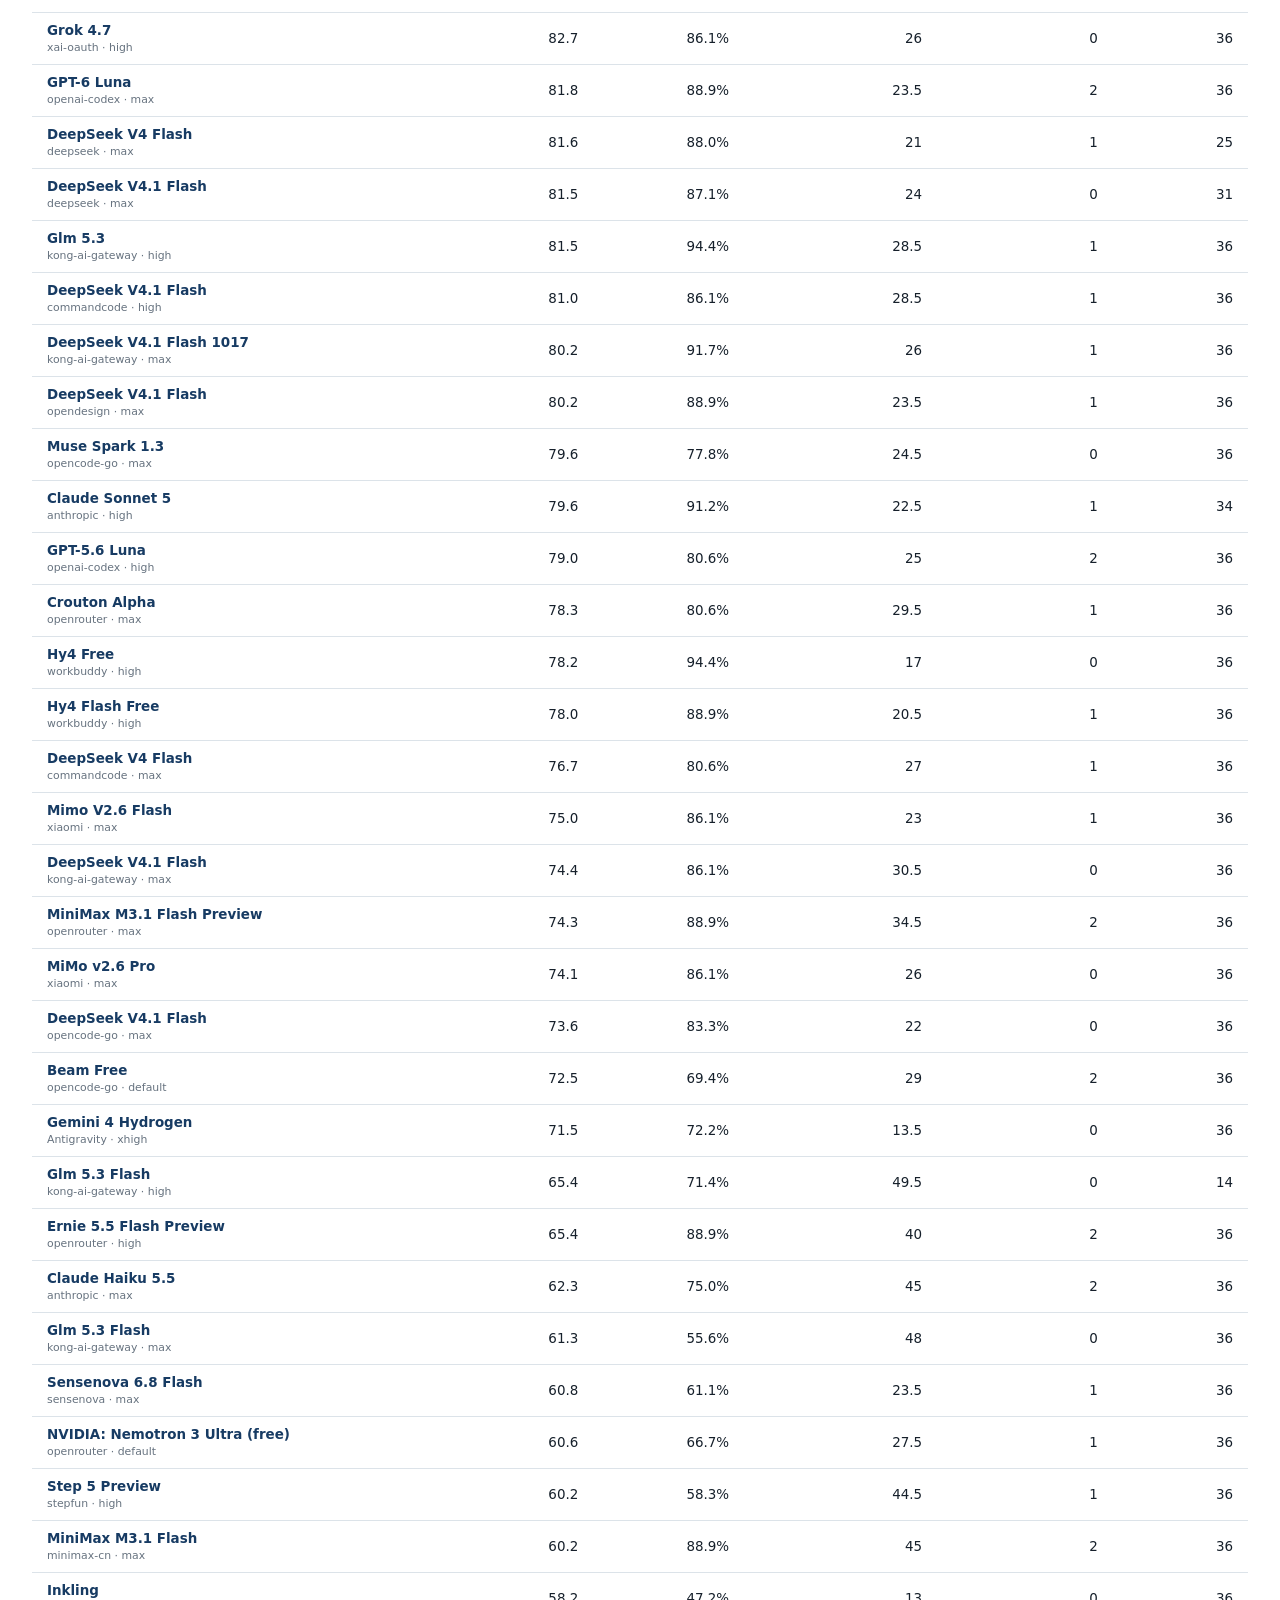
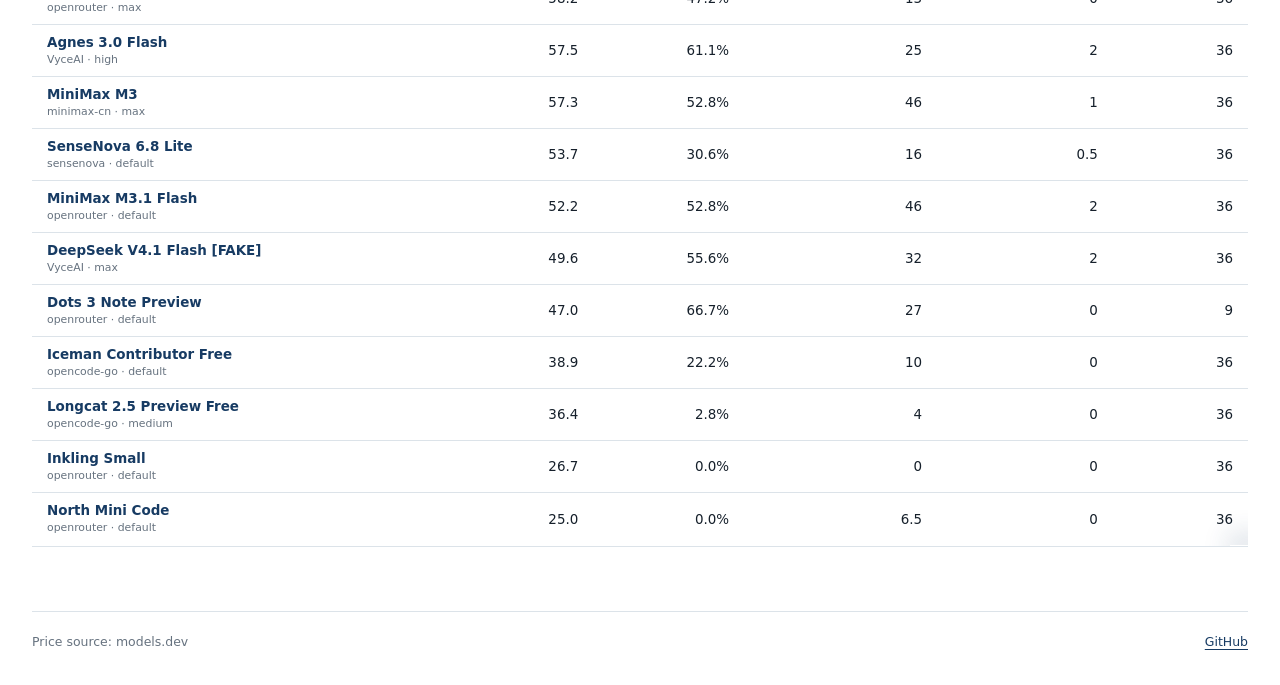
==== commit 568ae27d: "chore(pages): publish MiniMax M3.1 Flash and Antigravity Gemini 4 Hydrogen results" ====
--- a/index.html
+++ b/index.html
@@ -6,7 +6,7 @@
     <meta name="description" content="TurtleBench 海龟汤模型基准结果">
     <title>TurtleBench · 海龟汤模型基准</title>
     <link rel="stylesheet" href="assets/styles.css?v=2score14">
-    <script type="module" src="assets/app.js?v=astra-20261121T210432Z"></script>
+    <script type="module" src="assets/app.js?v=mvp2-20261127T183903Z"></script>
   </head>
   <body>
     <header class="site-header">
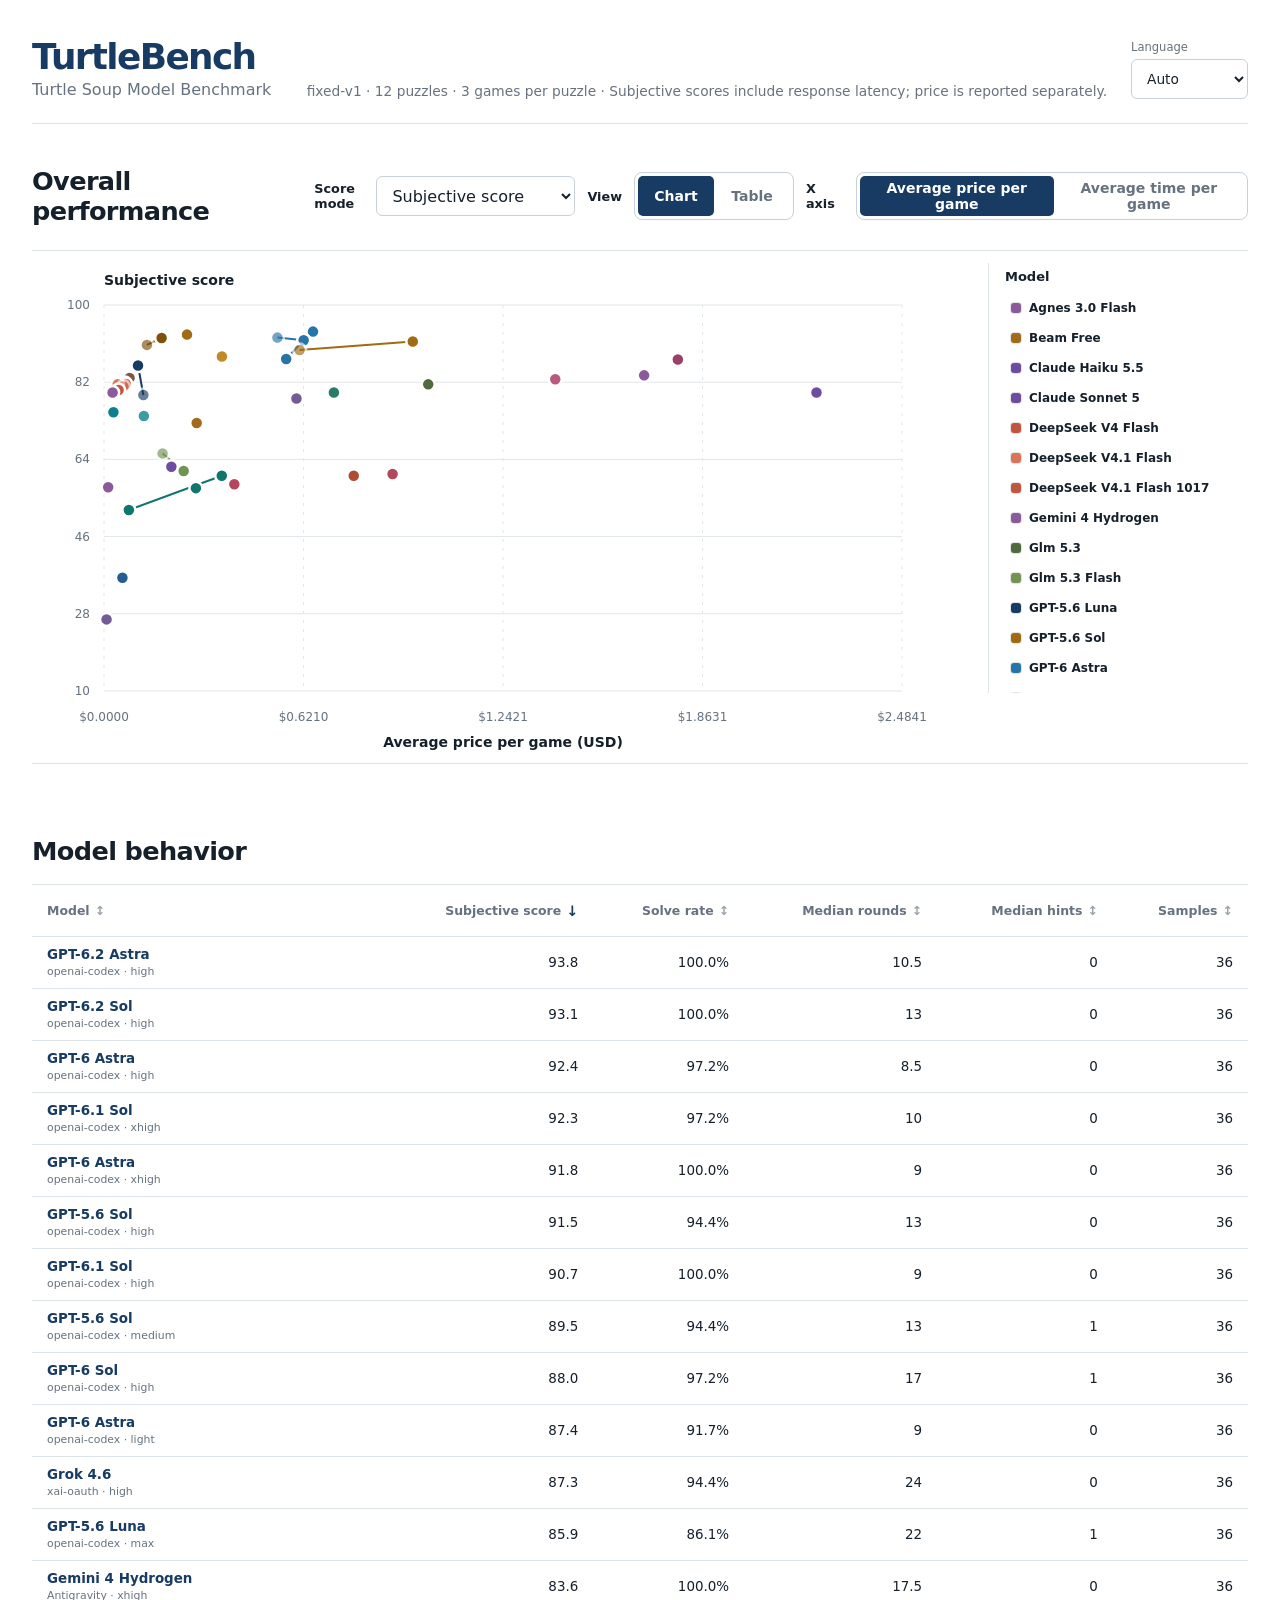
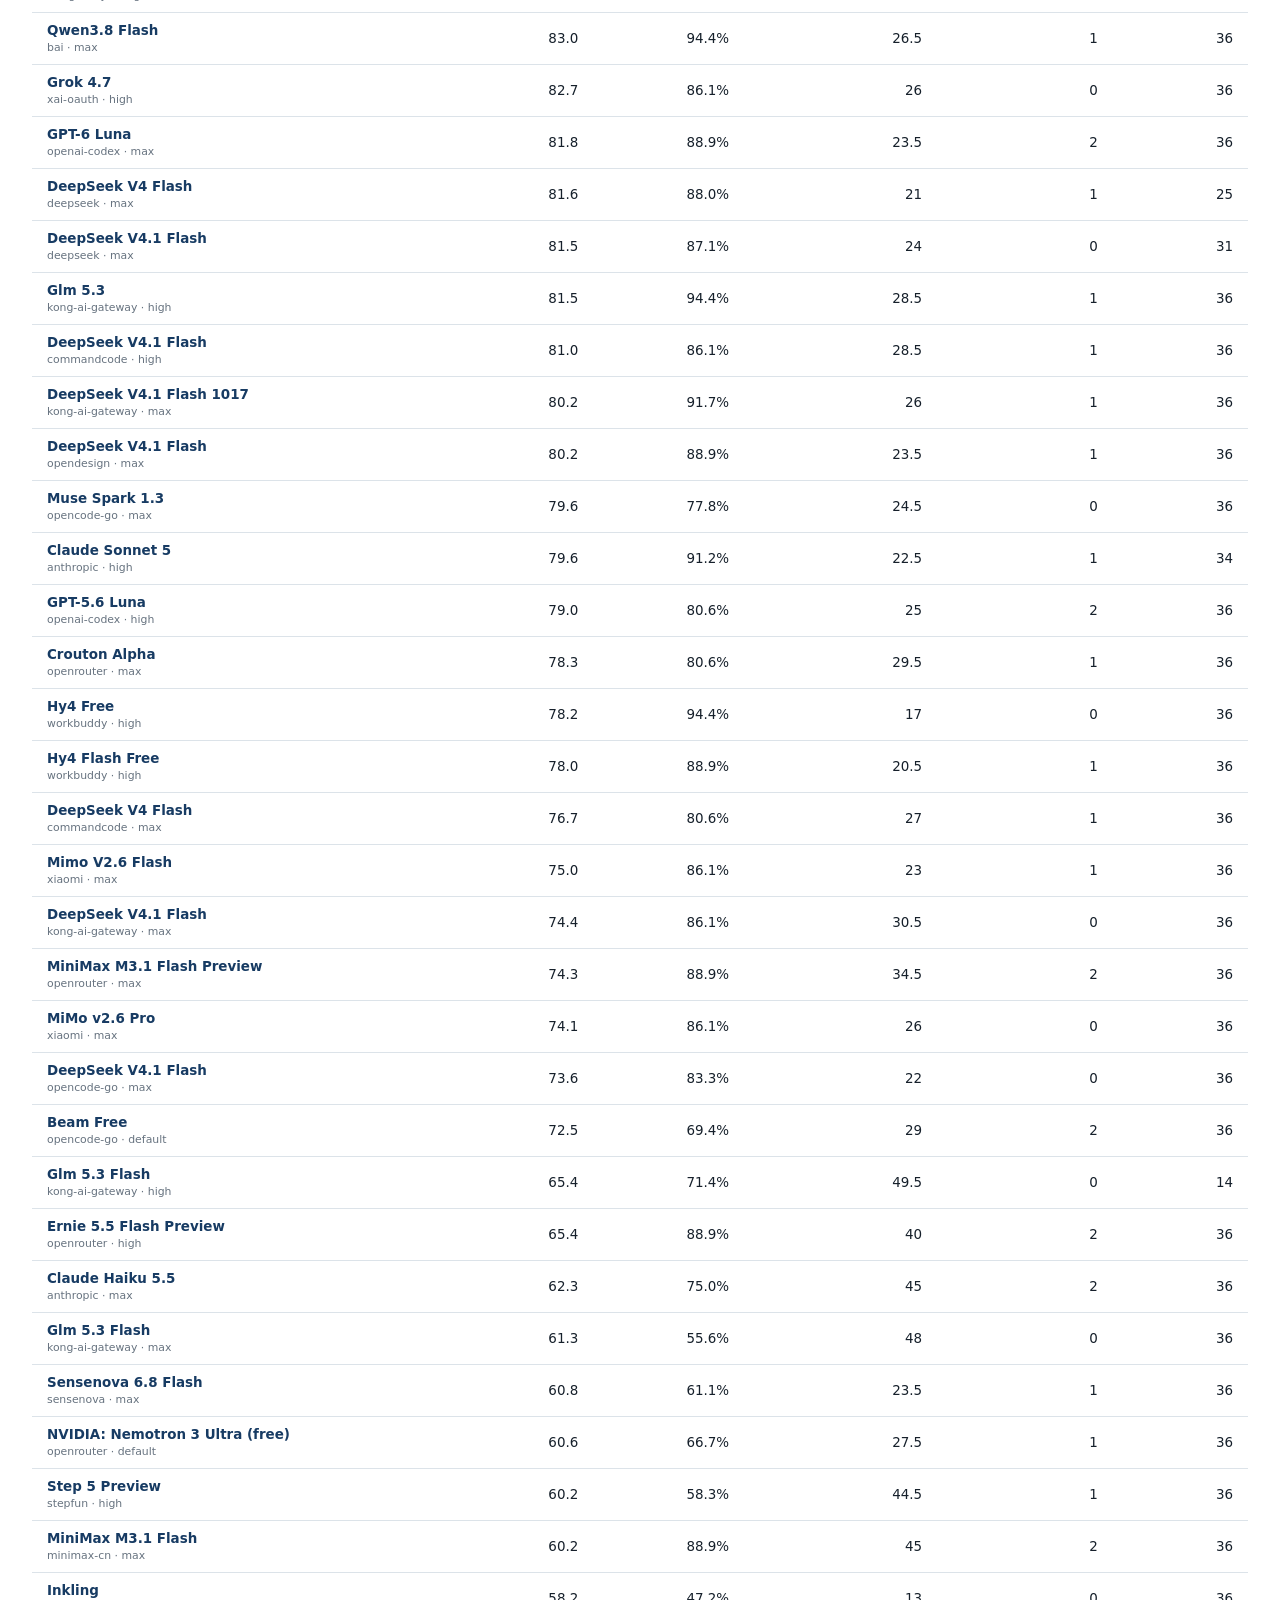
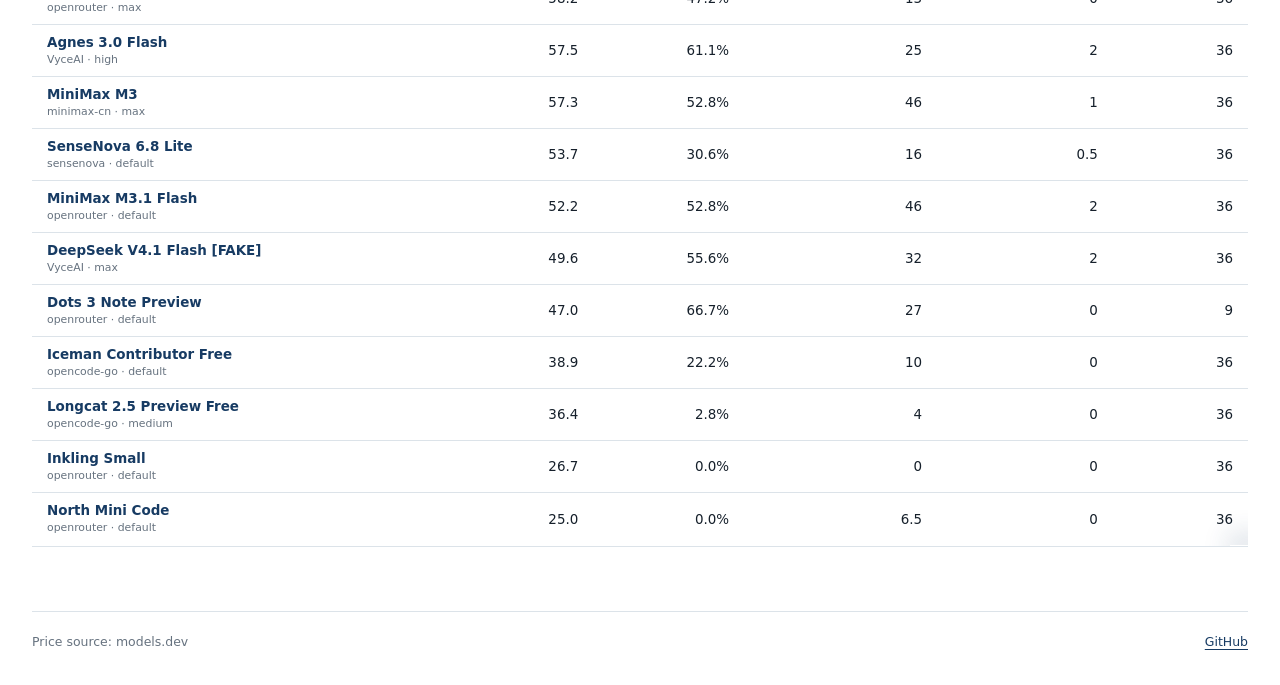
==== commit c7b3f979: "chore(pages): republish Antigravity Gemini 4 Hydrogen after replaying interrupted trials" ====
--- a/index.html
+++ b/index.html
@@ -6,7 +6,7 @@
     <meta name="description" content="TurtleBench 海龟汤模型基准结果">
     <title>TurtleBench · 海龟汤模型基准</title>
     <link rel="stylesheet" href="assets/styles.css?v=2score14">
-    <script type="module" src="assets/app.js?v=mvp2-20261127T183903Z"></script>
+    <script type="module" src="assets/app.js?v=agy2-20261127T192319Z"></script>
   </head>
   <body>
     <header class="site-header">
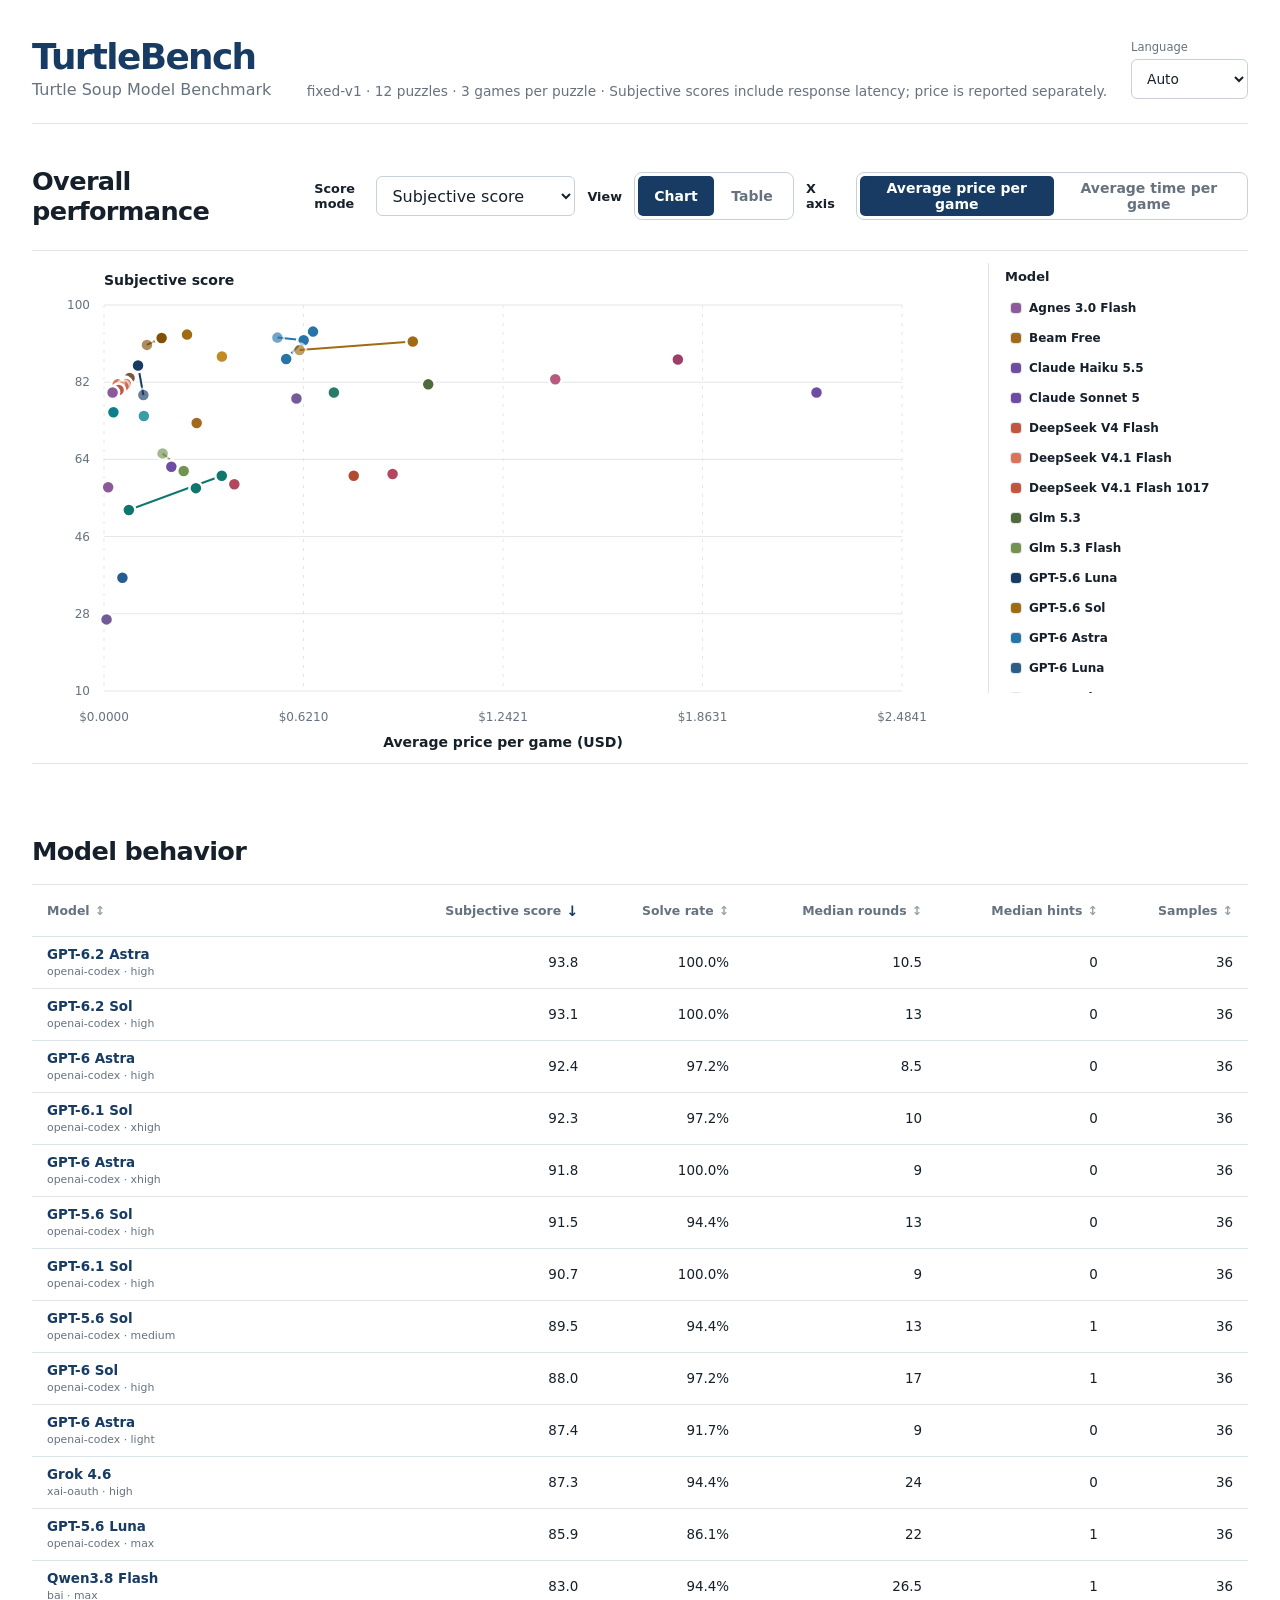
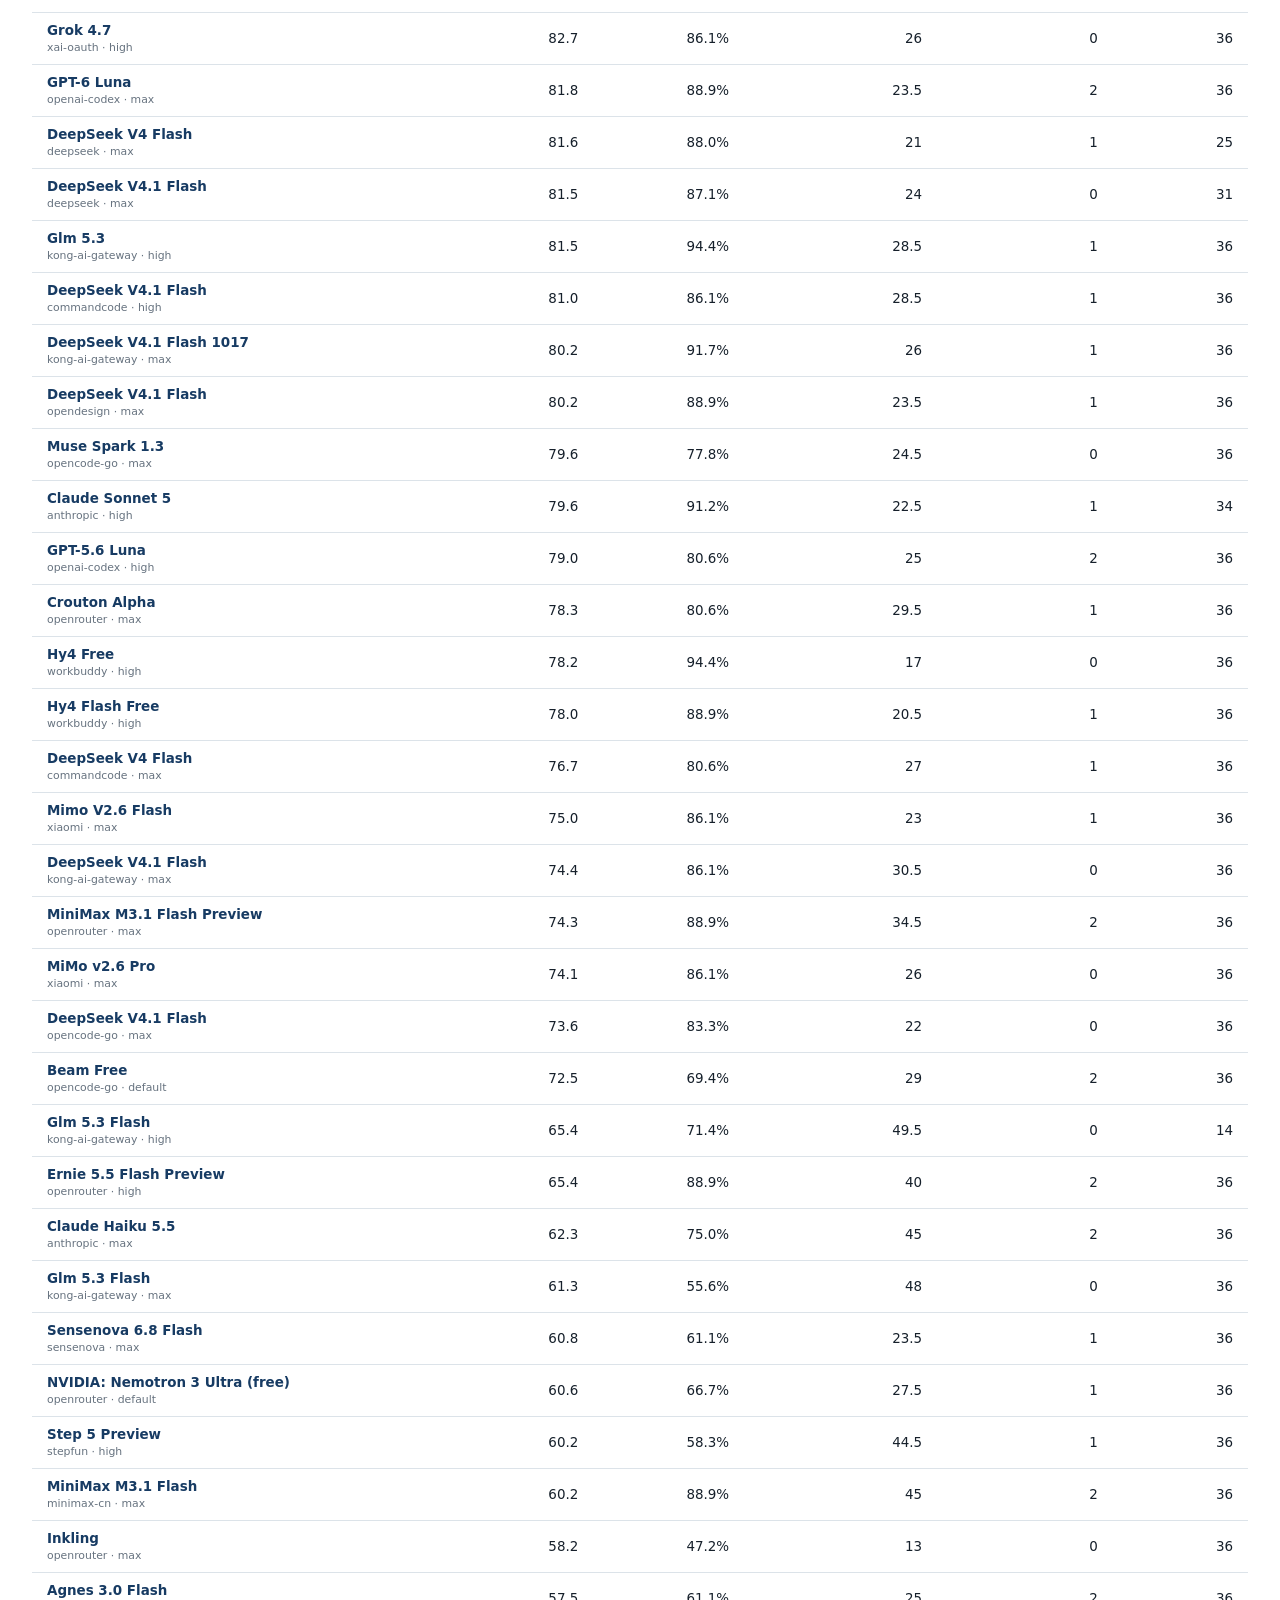
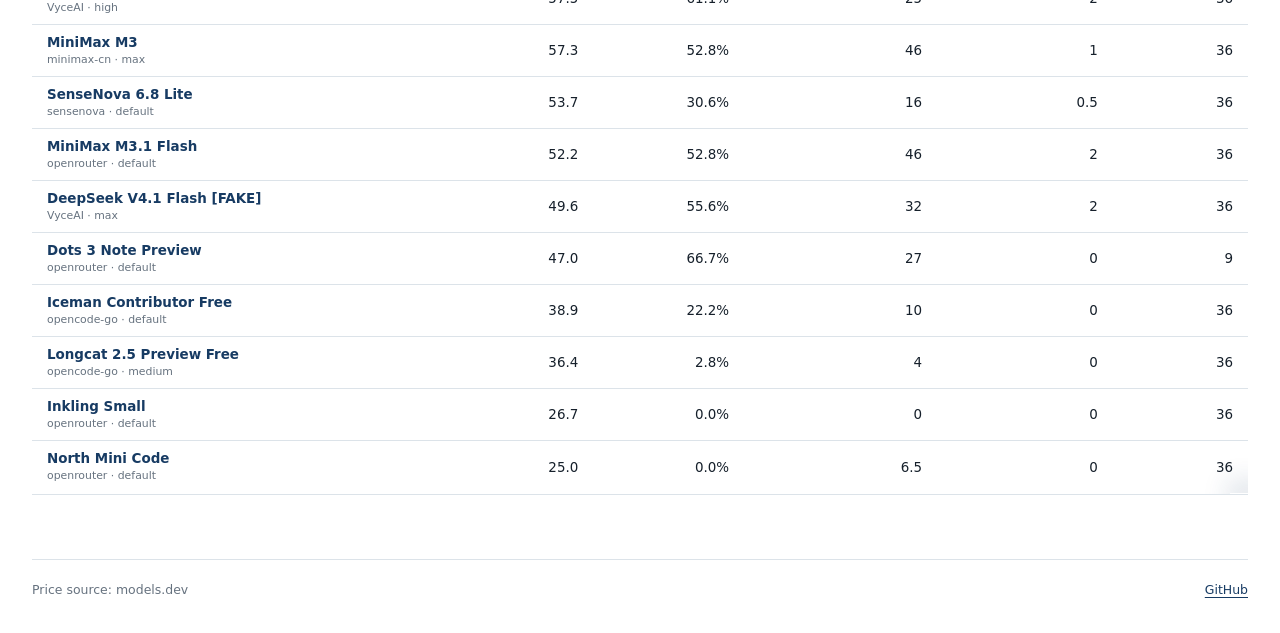
==== commit 4d9c6bc3: "chore(pages): retract Antigravity Gemini 4 Hydrogen pending isolation fix" ====
--- a/index.html
+++ b/index.html
@@ -6,7 +6,7 @@
     <meta name="description" content="TurtleBench 海龟汤模型基准结果">
     <title>TurtleBench · 海龟汤模型基准</title>
     <link rel="stylesheet" href="assets/styles.css?v=2score14">
-    <script type="module" src="assets/app.js?v=agy2-20261127T192319Z"></script>
+    <script type="module" src="assets/app.js?v=retract-20261127T194608Z"></script>
   </head>
   <body>
     <header class="site-header">
